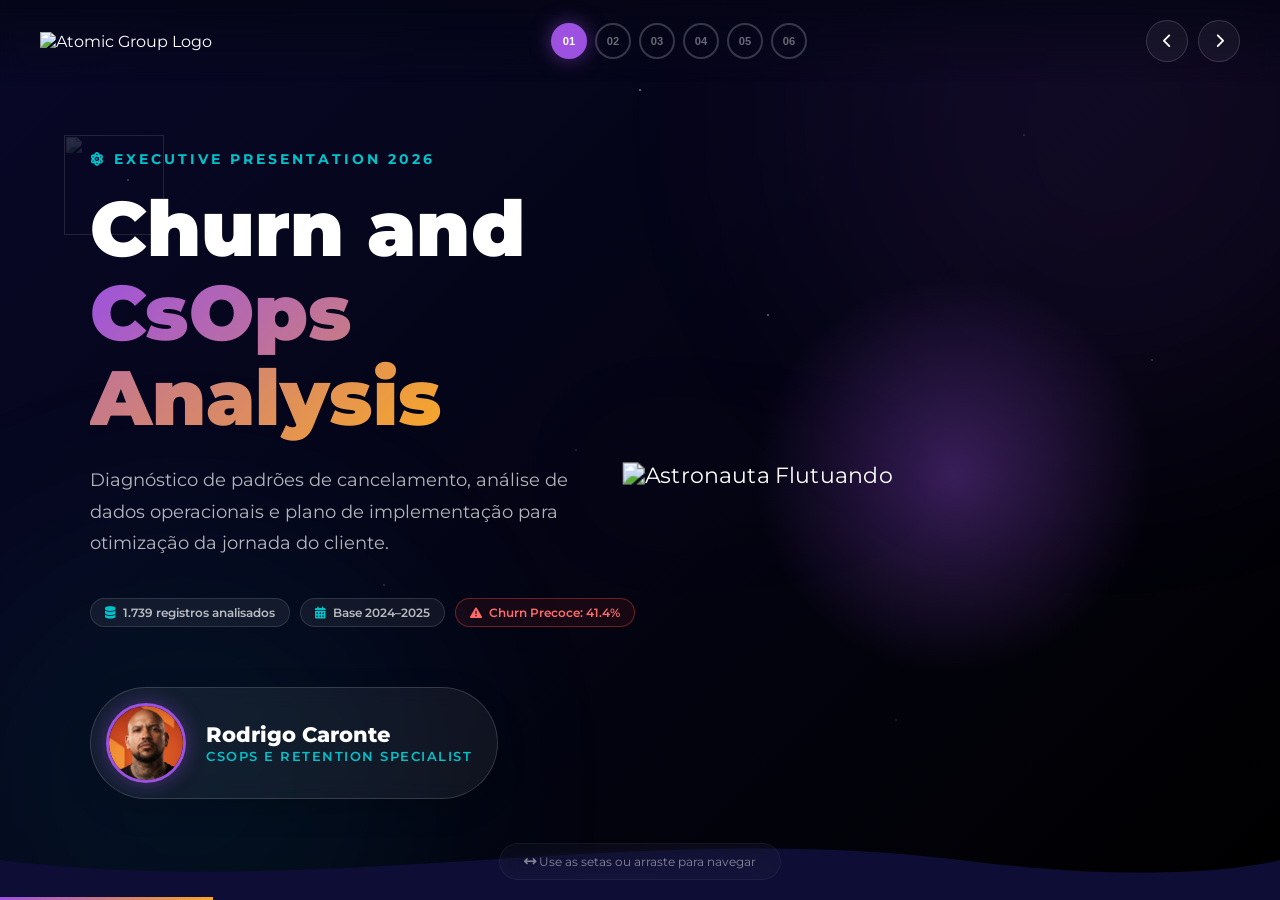
==== index.html @ 49f1a4d5 "Initial presentation commit" ====
<!DOCTYPE html>
<html lang="pt-br">
<head>
    <meta charset="UTF-8">
    <meta name="viewport" content="width=device-width, initial-scale=1.0">
    <title>Churn & CsOps Analysis | Atomic Group</title>
    <meta name="description" content="Análise de Churn e CsOps — Padrões de cancelamento, KPIs e estratégia de implementação.">
    <link rel="stylesheet" href="style.css">
    <link rel="stylesheet" href="https://cdnjs.cloudflare.com/ajax/libs/font-awesome/6.4.0/css/all.min.css">
    <script src="https://cdnjs.cloudflare.com/ajax/libs/Chart.js/3.9.1/chart.min.js"></script>
</head>
<body>

    <!-- Floating Spheres Layer (Global) -->
    <div class="spheres-container" id="spheresContainer"></div>

    <!-- Navigation Bar -->
    <nav id="mainNav">
        <div class="logo">
            <img src="https://atomicgroup.com.br/wp-content/uploads/2024/12/Atomic-group-white.webp" alt="Atomic Group Logo">
        </div>
        <div class="slide-indicators" id="slideIndicators">
            <button class="indicator active" data-slide="0"><span>01</span></button>
            <button class="indicator" data-slide="1"><span>02</span></button>
            <button class="indicator" data-slide="2"><span>03</span></button>
            <button class="indicator" data-slide="3"><span>04</span></button>
            <button class="indicator" data-slide="4"><span>05</span></button>
            <button class="indicator" data-slide="5"><span>06</span></button>
        </div>
        <div class="nav-arrows">
            <button class="nav-arrow" id="prevSlide"><i class="fas fa-chevron-left"></i></button>
            <button class="nav-arrow" id="nextSlide"><i class="fas fa-chevron-right"></i></button>
        </div>
    </nav>

    <!-- Carousel Track -->
    <div class="carousel-viewport" id="carouselViewport">
        <div class="carousel-track" id="carouselTrack">

            <!-- ═══════════════════════════════════════════════ -->
            <!-- SLIDE 1 — Capa -->
            <!-- ═══════════════════════════════════════════════ -->
            <section class="slide slide-dark cover-slide" id="slide-0">
                <div class="slide-bg-effects">
                    <div class="nebula nebula-1"></div>
                    <div class="nebula nebula-2"></div>
                    <div class="star-field"></div>
                    <img src="https://atomicgroup.com.br/wp-content/uploads/2024/12/modelo-lua-tridimensional-jpg.webp" class="floating-moon moon-sm pos-1 float-anim">
                </div>
                <div class="slide-inner">
                    <div class="hero-layout cover-layout">
                        <div class="hero-text">
                            <p class="hero-tag"><i class="fas fa-atom"></i> Executive Presentation 2026</p>
                            <h1>Churn and <span class="gradient-text">CsOps Analysis</span></h1>
                            <p class="hero-sub">Diagnóstico de padrões de cancelamento, análise de dados operacionais e plano de implementação para otimização da jornada do cliente.</p>
                            <div class="cover-meta-row">
                                <div class="cover-badge"><i class="fas fa-database"></i> 1.739 registros analisados</div>
                                <div class="cover-badge"><i class="fas fa-calendar-alt"></i> Base 2024–2025</div>
                                <div class="cover-badge alert-badge"><i class="fas fa-exclamation-triangle"></i> Churn Precoce: 41.4%</div>
                            </div>
                            <div class="presenter-info prominent">
                                <div class="presenter-photo rounded">
                                    <img src="Rodrigo C.png" alt="Rodrigo Caronte">
                                </div>
                                <div class="presenter-text">
                                    <span class="presenter-name">Rodrigo Caronte</span>
                                    <span class="presenter-label">CSOps e Retention Specialist</span>
                                </div>
                            </div>
                        </div>
                        <div class="hero-visual cover-visual">
                            <div class="astro-glow"></div>
                            <img src="https://atomicgroup.com.br/wp-content/uploads/2024/12/astronauta-flutuando-no-espaco.webp" alt="Astronauta Flutuando" class="astro-img float-anim big-astro">
                        </div>
                    </div>
                </div>
                <svg class="wave-divider" viewBox="0 0 1440 120" preserveAspectRatio="none">
                    <path d="M0,60 C360,120 720,0 1080,60 C1260,90 1380,80 1440,60 L1440,120 L0,120 Z" fill="#0d0d35"/>
                </svg>
            </section>

            <!-- ═══════════════════════════════════════════════ -->
            <!-- SLIDE 2 — Panorama Real: O que temos vs. o que falta -->
            <!-- ═══════════════════════════════════════════════ -->
            <section class="slide slide-deep" id="slide-1">
                <div class="slide-inner">
                    <div class="split-layout gap-lg">
                        <div class="split-content">
                            <p class="section-tag">Diagnóstico Inicial</p>
                            <h2>O que Temos vs.<br><span class="gradient-text">O que Falta</span></h2>
                            <p class="section-desc-sm">Os dados atuais são o ponto de partida, mas cobrem apenas a superfície. Passe o mouse sobre cada item para entender o impacto real.</p>

                            <div class="pattern-group">
                                <div class="pattern-group-label available">
                                    <i class="fas fa-check-circle"></i> Disponível — base sólida, mas limitada
                                </div>
                                <ul class="pattern-list compact">
                                    <li class="done">
                                        <span class="item-text">Dados de cancelamento</span>
                                        <span class="info-pill ok">→ <span class="info-tooltip">Base histórica disponível. Permite entender <strong>quando</strong> e <strong>quantos</strong> cancelam — mas não o <em>porquê</em>. Ponto de partida, porém insuficiente para ação precisa.</span></span>
                                    </li>
                                    <li class="done">
                                        <span class="item-text">Produto &amp; Categoria</span>
                                        <span class="info-pill ok">→ <span class="info-tooltip">Segmentação por linha de produto mapeada. Sabemos <strong>o que</strong> foi cancelado — <mark>POWERZAP</mark> lidera com <strong>71.9%</strong> do volume — mas sem contexto de uso anterior.</span></span>
                                    </li>
                                    <li class="done">
                                        <span class="item-text">MRR Realizado</span>
                                        <span class="info-pill ok">→ <span class="info-tooltip">Receita rastreada. Levantamento essencial do <strong>MRR Localizado</strong> para identificar nichos insatisfeitos e comparar comportamentos com a base ativa, permitindo uma ação preventiva focada na saúde financeira.</span></span>
                                    </li>
                                </ul>
                            </div>

                            <div class="pattern-group mt-16">
                                <div class="pattern-group-label missing">
                                    <i class="fas fa-times-circle"></i> Ausente — gaps críticos que geram especulação
                                </div>
                                <ul class="pattern-list compact">
                                    <li class="missing">
                                        <span class="item-text">Comportamento &amp; Engajamento</span>
                                        <span class="info-pill critical">! <span class="info-tooltip"><strong>SPOF Operacional.</strong> Sem dados de engajamento, é impossível prever cancelamentos. Dos <mark>41.4%</mark> que saem em <strong>30 dias</strong>, não sabemos se estavam ativos ou inativos desde o início.</span></span>
                                    </li>
                                    <li class="missing">
                                        <span class="item-text">Tentativas de retenção</span>
                                        <span class="info-pill critical">! <span class="info-tooltip">Sem histórico de salvamento, não diferenciamos cancelamento por <strong>falha de produto</strong>, <strong>onboarding falho</strong> ou <strong>atendimento</strong>. O protocolo opera <em>às cegas</em>.</span></span>
                                    </li>
                                    <li class="missing">
                                        <span class="item-text">LTV esperado por segmento</span>
                                        <span class="info-pill critical">! <span class="info-tooltip">LTV médio atual: <mark>R$ 258,49</mark>. Sem projeção por segmento, não sabemos quanto investir para salvar <strong>Tech PME</strong> vs. <strong>Tech Enterprise</strong> — priorização é impossível.</span></span>
                                    </li>
                                    <li class="missing">
                                        <span class="item-text">Feedback qualitativo (SPOF)</span>
                                        <span class="info-pill critical">! <span class="info-tooltip"><strong>Ponto Único de Falha.</strong> Sem qualitativo correlacionado a <strong>negociação</strong>, <strong>implantação</strong> e <strong>pós-venda</strong>, todo diagnóstico é especulação. <em>Impossível criar solução sistêmica.</em></span></span>
                                    </li>
                                    <li class="missing">
                                        <span class="item-text">Segmentação por nicho e porte</span>
                                        <span class="info-pill critical">! <span class="info-tooltip">A solução para <strong>Tech PME</strong> é radicalmente diferente da <strong>Tech Enterprise</strong>. Tratar como base homogênea invalida qualquer protocolo — granularidade por <mark>segmento</mark> e <mark>faturamento</mark> é essencial.</span></span>
                                    </li>
                                </ul>
                            </div>
                        </div>

                        <div class="split-visual radar-visual">
                            <div class="radar-embed glass-light">
                                <div class="radar-header">
                                    <div class="radar-top-row">
                                        <div class="radar-title-row">
                                            <span class="radar-icon"><i class="fas fa-spider"></i></span>
                                            <span class="radar-label">Churn Radar — Validado</span>
                                            <span class="radar-badge">2 Dimensões</span>
                                        </div>
                                        <div class="radar-actions">
                                            <button class="rdr-btn" onclick="radarSelectAll()">Todos</button>
                                            <button class="rdr-btn alt" onclick="radarClearAll()">Limpar</button>
                                        </div>
                                    </div>
                                    <div class="radar-note-box">
                                        <i class="fas fa-info-circle"></i> Aproximação de cenário ideal baseada em filtros de porte e produto
                                    </div>
                                </div>
                                <div class="radar-body">
                                    <div class="radar-filters">
                                        <div class="rf-section">
                                            <div class="rf-label"><i class="fas fa-building"></i> Porte Estimado</div>
                                            <div id="rdr-porte"></div>
                                        </div>
                                        <div class="rf-section">
                                            <div class="rf-label"><i class="fas fa-box"></i> Produto Principal</div>
                                            <div id="rdr-produto"></div>
                                        </div>
                                        <div class="radar-stats">
                                            <div class="rs-item"><span class="rs-label">Clientes</span><span class="rs-val" id="rdr-total">—</span></div>
                                            <div class="rs-item"><span class="rs-label">MRR Perdido</span><span class="rs-val danger" id="rdr-mrr">—</span></div>
                                            <div class="rs-item"><span class="rs-label">Duração</span><span class="rs-val" id="rdr-dur">—</span></div>
                                            <div class="rs-item"><span class="rs-label">Churn Precoce</span><span class="rs-val danger" id="rdr-early">—</span></div>
                                        </div>
                                    </div>
                                    <div class="radar-chart-wrap">
                                        <canvas id="radarChart"></canvas>
                                    </div>
                                </div>
                            </div>
                        </div>
                    </div>
                </div>
                <div class="slide-bg-effects">
                    <div class="nebula nebula-5"></div>
                    <div class="star-field"></div>
                    <img src="https://atomicgroup.com.br/wp-content/uploads/2024/12/modelo-lua-tridimensional-jpg.webp" class="floating-moon moon-md pos-2 float-anim-slow">
                </div>
            </section>

            <!-- ═══════════════════════════════════════════════ -->
            <!-- SLIDE 3 — Dados: As 4 Descobertas Críticas -->
            <!-- ═══════════════════════════════════════════════ -->
            <section class="slide slide-darker" id="slide-2">
                <div class="slide-inner">
                    <div class="center-layout">
                        <p class="section-tag">Análise de Dados</p>
                        <h2>As <span class="gradient-text">4 Descobertas Críticas</span></h2>
                        <p class="slide-subtitle">Cada dado aponta para um problema sistêmico, não isolado. O diagnóstico é claro: falha de implementação, não de mercado.</p>
                        <div class="insights-grid-4">

                            <div class="insight-card glass-white big">
                                <div class="ins-top">
                                    <span class="ins-tag critical-tag">🔴 ESTRATÉGICO</span>
                                    <span class="ins-number-lg">DADOS</span>
                                </div>
                                <h3>Lacuna de Segmentação</h3>
                                <p>A ausência de informações sobre <strong>nichos</strong> e <strong>porte</strong> impede um diagnóstico real. Sem esses dados, tratamos a base como homogênea, o que invalida qualquer protocolo de retenção.</p>
                                <div class="insight-conclusion">
                                    <i class="fas fa-lightbulb"></i> Sugestão: Enriquecimento via CNPJ/API
                                </div>
                            </div>

                            <div class="insight-card glass-white big">
                                <div class="ins-top">
                                    <span class="ins-tag warn-tag">⚠️ PRODUTO</span>
                                    <span class="ins-number-lg">71.9%</span>
                                </div>
                                <h3>Produto Crítico: POWERZAP</h3>
                                <p>O POWERZAP concentra a vasta maioria dos cancelamentos. É urgente investigar se o problema é de <strong>percepção de valor</strong> ou de <strong>complexidade na adoção</strong>.</p>
                                <div class="insight-conclusion">
                                    <i class="fas fa-arrow-right"></i> Revisão de jornada do produto
                                </div>
                            </div>

                            <div class="insight-card glass-white big">
                                <div class="ins-top">
                                    <span class="ins-tag critical-tag">🔴 OPERACIONAL</span>
                                    <span class="ins-number-lg">PRIORIDADE</span>
                                </div>
                                <h3>Onboarding de Alta Performance</h3>
                                <p>Otimização de prazos e processos com foco em <strong>proximidade</strong>. Definição de níveis de atenção por <strong>valor de contrato</strong> (Tiers) e foco total nos segmentos que mais drenam receita.</p>
                                <div class="insight-conclusion">
                                    <i class="fas fa-lightbulb"></i> Sugestão: Onboarding segmentado por Tier
                                </div>
                            </div>

                            <div class="insight-card glass-white big">
                                <div class="ins-top">
                                    <span class="ins-tag critical-tag">🔴 FINANCEIRO</span>
                                    <span class="ins-number-lg">MRR</span>
                                </div>
                                <h3>MRR Localizado: Diagnóstico Real</h3>
                                <p>A análise do <strong>MRR por Segmento</strong> é o que separa a percepção da realidade. Sem mapear nichos e portes, perdemos a chance de entender quais perfis de clientes estão insatisfeitos antes que o churn ocorra.</p>
                                <div class="insight-conclusion">
                                    <i class="fas fa-arrow-right"></i> Comparação estratégica com a base ativa
                                </div>
                            </div>

                        </div>
                    </div>
                </div>
                <div class="slide-bg-effects">
                    <div class="nebula nebula-1"></div>
                    <div class="star-field"></div>
                    <img src="https://atomicgroup.com.br/wp-content/uploads/2024/12/modelo-lua-tridimensional-jpg.webp" class="floating-moon moon-lg pos-3 float-anim">
                </div>
                <svg class="wave-divider" viewBox="0 0 1440 120" preserveAspectRatio="none">
                    <path d="M0,40 C180,100 360,10 540,60 C720,110 900,20 1080,70 C1260,120 1380,50 1440,40 L1440,120 L0,120 Z" fill="#0a0a28"/>
                </svg>
            </section>

            <!-- ═══════════════════════════════════════════════ -->
            <!-- SLIDE 4 — KPIs: O que os números confirmam -->
            <!-- ═══════════════════════════════════════════════ -->
            <section class="slide slide-accent" id="slide-3">
                <div class="slide-bg-effects">
                    <div class="star-field"></div>
                    <img src="https://atomicgroup.com.br/wp-content/uploads/2024/12/modelo-lua-tridimensional-jpg.webp" class="floating-moon moon-featured float-anim">
                </div>
                <div class="slide-inner">
                    <div class="split-layout gap-lg">
                        <div class="split-content">
                            <p class="section-tag">Validação por KPIs</p>
                            <h2>Os Números <span class="gradient-text">Confirmam</span></h2>
                            <p class="section-desc-sm">Os KPIs abaixo convergem para a mesma conclusão: o problema é operacional, concentrado e precoce. Passe o mouse para mais contexto.</p>

                            <div class="kpi-cards">
                                <div class="kpi-card glass-white">
                                    <div class="kpi-val critical-val">ZERO</div>
                                    <div class="kpi-name">Engajamento &amp; Comportamento</div>
                                    <div class="kpi-context">Inexistência de Tracking</div>
                                    <div class="info-tooltip">A ausência de tracking impede antecipar o risco. Com dados de uso, podemos <mark>reduzir o churn precoce em 15%</mark> através de ações preventivas e alertas de inatividade.</div>
                                </div>
                                <div class="kpi-card glass-white">
                                    <div class="kpi-val warn-val">SPOF</div>
                                    <div class="kpi-name">Feedback Qualitativo</div>
                                    <div class="kpi-context">Ponto Único de Falha</div>
                                    <div class="info-tooltip">Operar sem qualitativo é um <mark>Ponto Único de Falha</mark>. Mapear o 'porquê' permite <strong>otimizar a jornada em 20%</strong>, corrigindo gargalos sistêmicos de adoção.</div>
                                </div>
                                <div class="kpi-card glass-white">
                                    <div class="kpi-val warn-val">AUSENTE</div>
                                    <div class="kpi-name">Tentativas de Retenção</div>
                                    <div class="kpi-context">Histórico Desconhecido</div>
                                    <div class="info-tooltip">Diferenciar produto vs. atendimento é vital. Protocolos baseados em dados podem <mark>salvar 25% dos pedidos</mark> de cancelamento voluntário através de ofertas precisas.</div>
                                </div>
                                <div class="kpi-card glass-white">
                                    <div class="kpi-val critical-val">CRÍTICO</div>
                                    <div class="kpi-name">Nicho e Porte</div>
                                    <div class="kpi-context">Segmentação Indefinida</div>
                                    <div class="info-tooltip">Tratar a base de forma homogênea é ineficiente. A segmentação estratégica pode <strong>elevar o LTV Enterprise em até 30%</strong> via atendimento prioritário.</div>
                                </div>
                            </div>

                            <div class="kpi-conclusion glass-white">
                                <i class="fas fa-exclamation-triangle"></i>
                                <p><strong>Gap Sistêmico:</strong> A falta desses 5 pontos gera um cenário de especulação operacional. Precisamos migrar da "intuição" para a "decisão baseada em dados" em cada etapa da jornada.</p>
                            </div>
                        </div>

                        <div class="split-visual">
                            <div class="reason-panel glass-white">
                                <div class="reason-header">
                                    <h4>Fatos Críticos da Base</h4>
                                    <span class="reason-note">⚠ Extraído de 1.742 cancelamentos</span>
                                </div>

                                <div class="fact-grid">
                                    <div class="fact-card">
                                        <div class="fact-val critical-val">4 em 10</div>
                                        <div class="fact-title">Churn Precoce</div>
                                        <div class="fact-desc">Clientes cancelam no primeiro mês.</div>
                                    </div>
                                    <div class="fact-card">
                                        <div class="fact-val warn-val">Maioria</div>
                                        <div class="fact-title">Saída Voluntária</div>
                                        <div class="fact-desc">Solicitam a saída. <strong>Ação:</strong> Avaliar os motivos reais a fundo.</div>
                                    </div>
                                    <div class="fact-card">
                                        <div class="fact-val warn-val">~40%</div>
                                        <div class="fact-title">Problema de Pagamento</div>
                                        <div class="fact-desc">Inacertivo quanto à motivação e detalhes de tentativas de retenção.</div>
                                    </div>
                                    <div class="fact-card">
                                        <div class="fact-val purple-val">1253</div>
                                        <div class="fact-title">São POWERZAP</div>
                                        <div class="fact-desc"><strong>Ação:</strong> Reavaliação de investimento, melhoria de UX ou revisão processual de negócio.</div>
                                    </div>
                                </div>
                            </div>
                        </div>
                    </div>
                </div>
                <div class="slide-bg-effects">
                    <img src="https://atomicgroup.com.br/wp-content/uploads/2024/12/modelo-lua-tridimensional-jpg.webp" class="floating-moon moon-sm pos-4 float-anim-slow">
                </div>
                <svg class="wave-divider wave-flip" viewBox="0 0 1440 120" preserveAspectRatio="none">
                    <path d="M0,60 C360,0 720,100 1080,40 C1260,10 1380,70 1440,60 L1440,120 L0,120 Z" fill="#060620"/>
                </svg>
            </section>

            <!-- ═══════════════════════════════════════════════ -->
            <!-- SLIDE 5 — Dados Necessários & Plano de Ação -->
            <!-- ═══════════════════════════════════════════════ -->
            <section class="slide slide-deepest" id="slide-4">
                <div class="slide-bg-effects">
                    <div class="nebula nebula-2"></div>
                    <div class="star-field"></div>
                    <img src="https://atomicgroup.com.br/wp-content/uploads/2024/12/modelo-lua-tridimensional-jpg.webp" class="floating-moon moon-md pos-2 float-anim">
                </div>
                <div class="slide-inner">
                    <div class="split-layout gap-lg">
                        <div class="split-content">
                            <p class="section-tag">Next Steps</p>
                            <h2>Dados Necessários &amp;<br><span class="gradient-text">Plano de Ação</span></h2>
                            <p class="section-desc-sm">Para uma análise precisa e protocolos maduros de retenção, os dados abaixo são essenciais. Passe o mouse para entender o impacto de cada um.</p>

                            <div class="ess-list">
                                <div class="ess-row glass-white">
                                    <div class="ess-icon"><i class="fas fa-signal"></i></div>
                                    <div class="ess-body">
                                        <strong>Sinal de uso / Engagement</strong>
                                        <span>Identificar clientes em risco antes do cancelamento</span>
                                    </div>
                                    <div class="ess-impact high">Alto impacto</div>
                                    <div class="info-tooltip">Analisar <strong>logins</strong>, <strong>uso de features</strong> e <strong>frequência</strong> ao longo do tempo. Permite antecipar cancelamentos antes que aconteçam e correlacionar <mark>inatividade</mark> com <em>risco crítico</em> de churn.</div>
                                </div>
                                <div class="ess-row glass-white">
                                    <div class="ess-icon"><i class="fas fa-tachometer-alt"></i></div>
                                    <div class="ess-body">
                                        <strong>Score de Risco (0–100)</strong>
                                        <span>Priorizar esforço de retenção com critério objetivo</span>
                                    </div>
                                    <div class="ess-impact high">Alto impacto</div>
                                    <div class="info-tooltip">Score de <mark>0 a 100</mark> baseado em uso, histórico de pagamentos e engajamento. Permite priorizar ações de retenção de forma objetiva e alocar esforço onde há <strong>maior retorno potencial</strong>.</div>
                                </div>
                                <div class="ess-row glass-white">
                                    <div class="ess-icon"><i class="fas fa-history"></i></div>
                                    <div class="ess-body">
                                        <strong>Histórico de Retenção</strong>
                                        <span>Criar protocolos maduros com base em tentativas anteriores</span>
                                    </div>
                                    <div class="ess-impact medium">Médio prazo</div>
                                    <div class="info-tooltip">Registro estruturado de todas as <strong>tentativas de retenção</strong>: quem abordou, quando, com qual argumento e resultado. Cria base para <em>protocolos maduros</em> e planejamento de mitigação.</div>
                                </div>
                                <div class="ess-row glass-white">
                                    <div class="ess-icon"><i class="fas fa-hourglass-half"></i></div>
                                    <div class="ess-body">
                                        <strong>Intervalo Ótimo para Agir</strong>
                                        <span>Otimizar o timing das intervenções de salvamento</span>
                                    </div>
                                    <div class="ess-impact medium">Médio prazo</div>
                                    <div class="info-tooltip">Definir em qual momento do ciclo de vida a intervenção tem maior chance de sucesso. O <mark>timing é crítico</mark> — agir tarde demais é <em>desperdiçar esforço</em> e receita.</div>
                                </div>
                                <div class="ess-row glass-white">
                                    <div class="ess-icon"><i class="fas fa-user-graduate"></i></div>
                                    <div class="ess-body">
                                        <strong>Onboarding &amp; Treinamentos</strong>
                                        <span>Escala periódica de acompanhamento incisivo</span>
                                    </div>
                                    <div class="ess-impact high">Alto impacto</div>
                                    <div class="info-tooltip">Implementar protocolos de <strong>Onboarding High-Touch</strong> e treinamentos recorrentes para garantir que o cliente perceba valor rapidamente, reduzindo o churn precoce.</div>
                                </div>
                                <div class="ess-row glass-white">
                                    <div class="ess-icon"><i class="fas fa-project-diagram"></i></div>
                                    <div class="ess-body">
                                        <strong>Cohort Curves (2 anos)</strong>
                                        <span>Entender a curva de uso e retenção ao longo do tempo</span>
                                    </div>
                                    <div class="ess-impact medium">Análise contínua</div>
                                    <div class="info-tooltip">Gráfico contínuo de uso ao longo de <mark>2 anos</mark>, correlacionado com retenção e adoção de features. Permite visualizar onde a <strong>curva de valor</strong> cai e onde intervenções foram efetivas.</div>
                                </div>
                            </div>
                        </div>

                        <div class="split-visual action-col">
                            <div class="action-card glass-white">
                                <div class="action-icon-wrap"><i class="fas fa-search-plus"></i></div>
                                <h4>Visão Granular</h4>
                                <p>Cada cliente tem motivações particulares. Sem granularidade de contexto — segmento, porte, histórico de uso e jornada de negociação — tendemos a generalizar a base e criar protocolos que não resolvem nenhum problema específico.</p>
                            </div>

                            <div class="action-card glass-white">
                                <div class="action-icon-wrap teal"><i class="fas fa-tools"></i></div>
                                <h4>Otimização Operacional</h4>
                                <p>O churn não é apenas perda de receita — é um <strong>indicador de oportunidade de maturidade do negócio</strong>. Com dados corretos, é possível corrigir gaps de onboarding, estruturar cadências de retenção proativa e amadurecer o processo como um todo.</p>
                            </div>

                            <div class="quote-final glass-white">
                                <i class="fas fa-quote-left"></i>
                                <p>"O indivíduo que não conhece a própria história está condenado a repeti-la."</p>
                            </div>
                        </div>
                    </div>
                </div>
            </section>

            <!-- ═══════════════════════════════════════════════ -->
            <!-- SLIDE 6 — Encerramento Minimalista -->
            <!-- ═══════════════════════════════════════════════ -->
            <section class="slide slide-final" id="slide-5">
                <div class="slide-bg-effects">
                    <div class="nebula nebula-3"></div>
                    <div class="star-field"></div>
                    <img src="https://atomicgroup.com.br/wp-content/uploads/2024/12/modelo-lua-tridimensional-jpg.webp" class="floating-moon moon-xl pos-4 float-anim-slow">
                </div>
                <div class="slide-inner">
                    <div class="center-layout" style="text-align: center;">
                        <img src="ChatGPT Image 4 de mai. de 2026, 16_01_31.png" alt="Atomic Hero" style="max-width: 380px; margin: 0 auto 30px; filter: drop-shadow(0 20px 40px rgba(156,81,224,0.3)); transform: translateY(-10px); animation: float-anim-slow 8s ease-in-out infinite;">
                        <h2>Muito <span class="gradient-text">Obrigado!</span></h2>
                        <p class="hero-sub" style="margin-bottom: 40px;">Estamos à disposição para aprofundar o diagnóstico e alinhar os próximos passos da implementação.</p>
                        
                        <a href="https://wa.me/5585985689262" target="_blank" class="cta-wpp glass-white" style="display: inline-flex; align-items: center; justify-content: center; gap: 15px; background: rgba(255,255,255,0.05); padding: 15px 30px; border-radius: 50px; border: 1px solid rgba(255,255,255,0.1); transition: var(--smooth); color: #fff; text-decoration: none; margin: 0 auto;">
                            <div class="cta-wpp-icon" style="font-size: 2rem; color: #25D366;">
                                <i class="fab fa-whatsapp"></i>
                            </div>
                            <div class="cta-wpp-text" style="text-align: left;">
                                <span class="cta-title" style="display: block; font-weight: 700; font-size: 1.1rem;">Falar com Consultor</span>
                                <span class="cta-desc" style="display: block; font-size: 0.85rem; color: rgba(255,255,255,0.7);">+55 85 98568-9262</span>
                            </div>
                            <div class="cta-wpp-arrow" style="margin-left: 10px;">
                                <i class="fas fa-arrow-right"></i>
                            </div>
                        </a>
                    </div>
                </div>
            </section>

        </div><!-- /carousel-track -->
    </div><!-- /carousel-viewport -->

    <!-- Scroll Progress -->
    <div class="progress-bar" id="progressBar"></div>

    <!-- Keyboard Hint -->
    <div class="keyboard-hint" id="keyboardHint">
        <span><i class="fas fa-arrows-left-right"></i> Use as setas ou arraste para navegar</span>
    </div>

    <script src="script.js"></script>
    <script>
    /* ── CHURN RADAR — Integrado ao Slide 2 — 2 Dimensões (Porte + Produto) ── */
    const rdrData = {
        porte: [
            {name:'SMB/Padrão',          clients:1613, mrr:108160.18, duration:3.74, early:41.6, data:[92.6,67,37,42,92]},
            {name:'Médio/Grande Porte',  clients:109,  mrr:7555.30,   duration:4.88, early:34.9, data:[6.3,69,49,35,6]},
            {name:'Com Domínio Próprio', clients:20,   mrr:1763.82,   duration:3.05, early:55.0, data:[1.1,88,31,55,2]}
        ],
        produto: [
            {name:'POWERZAP',     clients:1253, mrr:82407.94,  duration:3.68, early:43.0, data:[71.9,66,37,43,70]},
            {name:'POWERBOT',     clients:486,  mrr:34744.36,  duration:4.15, early:38.0, data:[27.9,71,42,38,30]},
            {name:'ATOMIC AGENT', clients:3,    mrr:327.00,    duration:2.00, early:50.0, data:[0.2,109,20,50,0.3]}
        ]
    };
    const rdrColors = ['#9C51E0','#00C2CB','#F9A825','#ef4444','#60a5fa','#34d399'];
    let rdrChart = null;
    let rdrSelected = {
        porte:['SMB/Padrão'],
        produto:['POWERZAP']
    };

    function rdrRenderGrids() {
        // Build a global color index that mirrors rdrUpdateChart() ordering
        let colorMap = {};
        let ci = 0;
        ['porte','produto'].forEach(dim => {
            rdrData[dim].forEach(item => {
                colorMap[dim + ':' + item.name] = rdrColors[ci % rdrColors.length];
                ci++;
            });
        });

        ['porte','produto'].forEach(dim => {
            const el = document.getElementById('rdr-'+dim);
            if (!el) return;
            el.innerHTML = '';
            rdrData[dim].forEach((item) => {
                const on = rdrSelected[dim].includes(item.name);
                const itemColor = colorMap[dim + ':' + item.name];
                const d = document.createElement('div');
                d.className = 'rdr-check' + (on ? ' on' : '');
                // Inject actual chart color into the dot for visual legend matching
                d.innerHTML = `<span class="rdr-dot" style="${on ? `background:${itemColor};border-color:${itemColor};box-shadow:0 0 6px ${itemColor}55` : `border-color:${itemColor}88`}"></span><span class="rdr-name">${item.name}</span><span class="rdr-count">${item.clients}</span>`;
                d.onclick = () => rdrToggle(dim, item.name);
                el.appendChild(d);
            });
        });
    }

    function rdrToggle(dim, name) {
        const i = rdrSelected[dim].indexOf(name);
        if (i > -1) { rdrSelected[dim].splice(i,1); }
        else { rdrSelected[dim].push(name); }
        if (rdrSelected[dim].length === 0) rdrSelected[dim] = [rdrData[dim][0].name];
        rdrRenderGrids(); rdrUpdateChart(); rdrUpdateStats();
    }

    function radarSelectAll() {
        Object.keys(rdrData).forEach(d => rdrSelected[d] = rdrData[d].map(i=>i.name));
        rdrRenderGrids(); rdrUpdateChart(); rdrUpdateStats();
    }
    function radarClearAll() {
        Object.keys(rdrData).forEach(d => rdrSelected[d] = [rdrData[d][0].name]);
        rdrRenderGrids(); rdrUpdateChart(); rdrUpdateStats();
    }

    function rdrUpdateChart() {
        const canvas = document.getElementById('radarChart');
        if (!canvas) return;
        const ctx = canvas.getContext('2d');
        const labels = ['Volume','MRR Médio','Duração','Churn Precoce','Concentração'];
        let datasets = []; let ci = 0;
        Object.keys(rdrData).forEach(dim => {
            rdrSelected[dim].forEach(name => {
                const item = rdrData[dim].find(i=>i.name===name);
                if (!item) return;
                const c = rdrColors[ci % rdrColors.length];
                datasets.push({
                    label: item.name, data: item.data,
                    borderColor: c, backgroundColor: c+'25',
                    borderWidth: 3, pointRadius: 5, pointBackgroundColor: c, fill: true
                });
                ci++;
            });
        });
        datasets.push({
            label:'Baseline', data:[50,67,40,40,50],
            borderColor:'rgba(255,255,255,0.25)', backgroundColor:'transparent',
            borderWidth:1.5, borderDash:[5,5], pointRadius:0, fill:false
        });
        if (rdrChart) rdrChart.destroy();
        rdrChart = new Chart(ctx, {
            type: 'radar', data: { labels, datasets },
            options: {
                responsive: true, maintainAspectRatio: false,
                plugins: { legend: { display: false } },
                scales: {
                    r: {
                        min:0, max:100,
                        ticks: { color:'rgba(255,255,255,0.4)', backdropColor:'transparent', font:{size:11, weight:'500'} },
                        grid: { color:'rgba(255,255,255,0.09)' },
                        angleLines: { color:'rgba(255,255,255,0.09)' },
                        pointLabels: { color:'rgba(255,255,255,0.85)', font:{size:13, weight:'700'} }
                    }
                }
            }
        });
    }

    function rdrUpdateStats() {
        let tc=0, tm=0, sd=0, se=0, n=0;
        Object.keys(rdrData).forEach(dim => {
            rdrSelected[dim].forEach(name => {
                const item = rdrData[dim].find(i=>i.name===name);
                if (!item) return;
                tc+=item.clients; tm+=item.mrr; sd+=item.duration; se+=item.early; n++;
            });
        });
        if (!n) return;
        const avg = v => Math.round(v/n);
        document.getElementById('rdr-total').textContent  = avg(tc).toLocaleString('pt-BR');
        document.getElementById('rdr-mrr').textContent    = 'R$\u00a0' + Math.round(tm/n).toLocaleString('pt-BR');
        document.getElementById('rdr-dur').textContent    = (sd/n).toFixed(2)+' m';
        document.getElementById('rdr-early').textContent  = (se/n).toFixed(1)+'%';
    }

    document.addEventListener('DOMContentLoaded', () => {
        rdrRenderGrids(); rdrUpdateChart(); rdrUpdateStats();
    });
    </script>
</body>
</html>
---- style.css ----
@import url('https://fonts.googleapis.com/css2?family=Montserrat:wght@400;600;700;800;900&display=swap');

:root {
    --purple: #9C51E0;
    --teal: #00C2CB;
    --orange: #F9A825;
    --dark: #050515;
    --dark2: #0a0a28;
    --dark3: #0d0d35;
    --white: #FFFFFF;
    --grad: linear-gradient(135deg, #9C51E0, #F9A825);
    --grad-teal: linear-gradient(135deg, #00C2CB, #9C51E0);
    --smooth: all 0.4s cubic-bezier(0.2, 0, 0, 1);
    --pop: all 0.3s cubic-bezier(0.34, 1.56, 0.64, 1);
}

*, *::before, *::after { margin: 0; padding: 0; box-sizing: border-box; }

html, body {
    height: 100%; width: 100%;
    font-family: 'Montserrat', sans-serif;
    background: var(--dark);
    color: var(--white);
    overflow: hidden;
    cursor: grab;
}
body:active { cursor: grabbing; }

/* ── FLOATING SPHERES ── */
.spheres-container {
    position: fixed; inset: 0;
    z-index: 0; pointer-events: none;
    overflow: hidden;
}
.sphere {
    position: absolute;
    border-radius: 50%;
    filter: blur(1px);
    opacity: 0;
    animation: sphereFloat linear infinite;
}
@keyframes sphereFloat {
    0%   { transform: translate(0, 0) scale(1); opacity: 0; }
    10%  { opacity: 0.7; }
    90%  { opacity: 0.7; }
    100% { transform: translate(var(--tx), var(--ty)) scale(0.3); opacity: 0; }
}

/* ── NAV ── */
nav {
    position: fixed; top: 0; left: 0; width: 100%;
    padding: 20px 40px;
    display: flex; align-items: center; justify-content: space-between;
    z-index: 100;
    background: linear-gradient(180deg, rgba(5,5,21,0.8) 0%, transparent 100%);
    backdrop-filter: blur(10px);
}
.nav-brand { display: flex; align-items: center; gap: 24px; }
.logo img { height: 36px; }

.nav-profile {
    display: flex;
    align-items: center;
    gap: 12px;
    padding: 4px 16px 4px 4px;
    background: rgba(255, 255, 255, 0.03);
    border: 1px solid rgba(255, 255, 255, 0.1);
    border-radius: 50px;
    transition: var(--smooth);
}
.nav-profile:hover {
    background: rgba(255, 255, 255, 0.08);
    border-color: var(--purple);
    transform: translateY(-1px);
}
.profile-photo {
    width: 32px; height: 32px;
    border-radius: 50%;
    overflow: hidden;
    border: 2px solid var(--purple);
    box-shadow: 0 0 15px rgba(156, 81, 224, 0.3);
}
.profile-photo img { width: 100%; height: 100%; object-fit: cover; }
.profile-name {
    font-size: 0.8rem;
    font-weight: 700;
    text-transform: uppercase;
    letter-spacing: 1px;
    color: var(--white);
}
.slide-indicators { display: flex; gap: 8px; }
.indicator {
    width: 36px; height: 36px; border-radius: 50%;
    border: 2px solid rgba(255,255,255,0.2);
    background: transparent; color: rgba(255,255,255,0.4);
    font-size: 0.7rem; font-weight: 700;
    cursor: pointer; transition: var(--smooth);
    display: flex; align-items: center; justify-content: center;
}
.indicator.active {
    border-color: var(--purple);
    background: var(--purple);
    color: var(--white);
    box-shadow: 0 0 20px rgba(156,81,224,0.5);
}
.indicator:hover:not(.active) { border-color: rgba(255,255,255,0.5); color: var(--white); }
.nav-arrows { display: flex; gap: 10px; }
.nav-arrow {
    width: 42px; height: 42px; border-radius: 50%;
    border: 1px solid rgba(255,255,255,0.15);
    background: rgba(255,255,255,0.05);
    color: var(--white); font-size: 0.9rem;
    cursor: pointer; transition: var(--smooth);
    display: flex; align-items: center; justify-content: center;
}
.nav-arrow:hover { background: var(--purple); border-color: var(--purple); }

/* ── CAROUSEL ── */
.carousel-viewport {
    width: 100%; height: 100vh;
    overflow: hidden; position: relative; z-index: 1;
}
.carousel-track {
    display: flex; height: 100%;
    transition: transform 0.8s cubic-bezier(0.65, 0, 0.35, 1);
    will-change: transform;
}
.slide {
    min-width: 100vw; height: 100vh;
    position: relative; overflow: hidden;
    display: flex; align-items: center; justify-content: center;
}

/* Slide BG Variants */
.slide-dark   { background: linear-gradient(135deg, #080828 0%, #000 100%); }
.slide-deep   { background: linear-gradient(135deg, #0d0d35 0%, #060620 100%); }
.slide-darker { background: linear-gradient(135deg, #050515 0%, #0a0a28 100%); }
.slide-accent { background: linear-gradient(135deg, #0a0a28 0%, #080828 100%); }
.slide-deepest{ background: linear-gradient(135deg, #060620 0%, #030310 100%); }
.slide-final  { background: linear-gradient(135deg, #0B0B2A 0%, #000 100%); }

/* ── BG EFFECTS ── */
.slide-bg-effects { position: absolute; inset: 0; z-index: 0; pointer-events: none; }
.nebula {
    position: absolute; border-radius: 50%;
    filter: blur(120px); opacity: 0.3;
}
.nebula-1 { width: 600px; height: 600px; background: rgba(156,81,224,0.3); top: -20%; right: -10%; }
.nebula-2 { width: 500px; height: 500px; background: rgba(0,194,203,0.25); bottom: -15%; left: -5%; }
.nebula-3 { width: 700px; height: 700px; background: rgba(156,81,224,0.2); top: 10%; left: -15%; }
.nebula-4 { width: 400px; height: 400px; background: rgba(249,168,37,0.15); bottom: 10%; right: 5%; }
.nebula-5 { width: 350px; height: 350px; background: rgba(0,194,203,0.2); top: 60%; left: 10%; }
.star-field {
    position: absolute; inset: 0;
    background-image:
        radial-gradient(1px 1px at 10% 20%, rgba(255,255,255,0.6), transparent),
        radial-gradient(1px 1px at 30% 65%, rgba(255,255,255,0.4), transparent),
        radial-gradient(1.5px 1.5px at 50% 10%, rgba(255,255,255,0.7), transparent),
        radial-gradient(1px 1px at 70% 80%, rgba(255,255,255,0.3), transparent),
        radial-gradient(1px 1px at 90% 40%, rgba(255,255,255,0.5), transparent),
        radial-gradient(1.5px 1.5px at 15% 85%, rgba(255,255,255,0.5), transparent),
        radial-gradient(1px 1px at 80% 15%, rgba(255,255,255,0.4), transparent),
        radial-gradient(1px 1px at 45% 50%, rgba(255,255,255,0.3), transparent),
        radial-gradient(1.5px 1.5px at 60% 35%, rgba(255,255,255,0.6), transparent),
        radial-gradient(1px 1px at 25% 45%, rgba(255,255,255,0.4), transparent);
    animation: twinkle 4s ease-in-out infinite alternate;
}
@keyframes twinkle { 0% { opacity: 0.6; } 100% { opacity: 1; } }

/* ── WAVE DIVIDERS ── */
.wave-divider {
    position: absolute; bottom: 0; left: 0;
    width: 100%; height: 80px;
    z-index: 2;
}
.wave-flip { transform: scaleX(-1); }

/* ── SLIDE INNER ── */
.slide-inner {
    position: relative; z-index: 3;
    width: 100%; max-width: 1200px;
    padding: 100px 50px 50px;
    height: 100%; display: flex; align-items: center;
}

/* ── GRADIENT TEXT ── */
.gradient-text {
    background: var(--grad);
    -webkit-background-clip: text;
    -webkit-text-fill-color: transparent;
    background-clip: text;
}

/* ── HERO LAYOUT (Slide 1) ── */
.hero-layout { display: flex; align-items: center; gap: 60px; width: 100%; }
.hero-text { flex: 1.2; }
.hero-tag {
    font-size: 0.85rem; font-weight: 700; text-transform: uppercase;
    letter-spacing: 3px; color: var(--teal); margin-bottom: 20px;
}
.hero-text h1 { font-size: clamp(2.5rem, 5vw, 4.2rem); line-height: 1.1; margin-bottom: 24px; font-weight: 900; }
.hero-sub { font-size: 1.15rem; opacity: 0.7; line-height: 1.7; margin-bottom: 40px; max-width: 520px; }
.hero-visual { flex: 1; position: relative; display: flex; justify-content: center; }
.astro-glow {
    position: absolute; width: 400px; height: 400px;
    background: radial-gradient(circle, rgba(156,81,224,0.35) 0%, transparent 70%);
    border-radius: 50%; top: 50%; left: 50%;
    transform: translate(-50%, -50%);
}
.astro-img { max-width: 480px; width: 100%; position: relative; z-index: 2; }

/* Animations */
.float-anim { animation: floatY 6s ease-in-out infinite; }
.float-anim-slow { animation: floatY 8s ease-in-out infinite; }
.pulse-anim { animation: pulse 3s ease-in-out infinite; }
@keyframes floatY { 0%,100%{ transform: translateY(0); } 50%{ transform: translateY(-25px); } }
@keyframes pulse { 0%,100%{ opacity: 0.8; transform: scale(1); } 50%{ opacity: 1; transform: scale(1.05); } }

/* ── BUTTONS ── */
.btn {
    display: inline-flex; align-items: center; gap: 10px;
    padding: 16px 36px; border-radius: 50px;
    text-decoration: none; font-weight: 700; font-size: 0.95rem;
    transition: var(--smooth); border: none; cursor: pointer;
}
.btn-glow {
    background: var(--grad); color: var(--white);
    box-shadow: 0 8px 30px rgba(156,81,224,0.3);
}
.btn-glow:hover { transform: translateY(-3px); box-shadow: 0 15px 40px rgba(156,81,224,0.5); }
.btn-outline {
    background: transparent; color: var(--white);
    border: 2px solid rgba(255,255,255,0.3);
}
.btn-outline:hover { border-color: var(--teal); color: var(--teal); }
.btn-lg { padding: 20px 44px; font-size: 1.05rem; }

/* ── SPLIT LAYOUT (Slides 2, 4) ── */
.split-layout { display: flex; align-items: center; gap: 80px; width: 100%; }
.split-layout.reverse { flex-direction: row-reverse; }
.split-content { flex: 1; }
.split-visual { flex: 1; display: flex; justify-content: center; }

.section-tag {
    font-size: 0.8rem; font-weight: 700; text-transform: uppercase;
    letter-spacing: 3px; color: var(--teal); margin-bottom: 16px;
}
.split-content h2, .center-layout h2 { font-size: clamp(2rem, 4vw, 3rem); margin-bottom: 20px; font-weight: 800; }
.section-desc { font-size: 1.05rem; opacity: 0.7; line-height: 1.8; margin-bottom: 30px; }

/* Glass Frame */
.glass-frame {
    background: rgba(255,255,255,0.04);
    border: 1px solid rgba(255,255,255,0.08);
    border-radius: 30px; padding: 20px;
    backdrop-filter: blur(10px);
    box-shadow: 0 20px 60px rgba(0,0,0,0.3);
}
.glass-frame img { width: 100%; border-radius: 20px; }
.glow-teal { box-shadow: 0 20px 60px rgba(0,194,203,0.15); }

/* Stats */
.stats-row { display: flex; gap: 40px; margin-top: 10px; }
.stat-item { display: flex; flex-direction: column; }
.stat-number { font-size: 2.2rem; font-weight: 900; }
.stat-label { font-size: 0.8rem; opacity: 0.5; margin-top: 4px; text-transform: uppercase; letter-spacing: 1px; }

/* ── CENTER LAYOUT (Slides 3, 5) ── */
.center-layout { text-align: center; width: 100%; }

/* Solutions Grid */
.solutions-grid { display: grid; grid-template-columns: repeat(2, 1fr); gap: 24px; margin-top: 40px; text-align: left; }
.solution-card {
    padding: 36px; border-radius: 24px; position: relative;
    transition: var(--smooth);
}
.solution-card:hover { transform: translateY(-8px); border-color: rgba(156,81,224,0.3); }
.sol-icon {
    width: 52px; height: 52px; border-radius: 14px;
    background: rgba(156,81,224,0.15);
    display: flex; align-items: center; justify-content: center;
    font-size: 1.3rem; color: var(--purple); margin-bottom: 18px;
}
.solution-card h3 { font-size: 1.15rem; margin-bottom: 10px; font-weight: 700; }
.solution-card p { font-size: 0.9rem; opacity: 0.6; line-height: 1.6; }
.sol-tag {
    display: inline-block; margin-top: 16px;
    padding: 4px 14px; border-radius: 20px;
    font-size: 0.7rem; font-weight: 700; text-transform: uppercase;
    background: rgba(0,194,203,0.1); color: var(--teal);
    letter-spacing: 1px;
}

/* Glass Card base */
.glass-card {
    background: rgba(255,255,255,0.04);
    border: 1px solid rgba(255,255,255,0.08);
    backdrop-filter: blur(15px);
}

/* ── DIFFERENTIALS (Slide 4) ── */
.diff-list { display: flex; flex-direction: column; gap: 24px; }
.diff-item {
    display: flex; gap: 20px; align-items: flex-start;
    padding: 20px; border-radius: 16px;
    background: rgba(255,255,255,0.03);
    border: 1px solid rgba(255,255,255,0.05);
    transition: var(--smooth);
}
.diff-item:hover { background: rgba(156,81,224,0.08); border-color: rgba(156,81,224,0.2); }
.diff-icon {
    min-width: 46px; height: 46px; border-radius: 12px;
    background: var(--grad); display: flex;
    align-items: center; justify-content: center;
    font-size: 1rem; color: var(--white);
}
.diff-item h4 { font-size: 1rem; margin-bottom: 6px; }
.diff-item p { font-size: 0.85rem; opacity: 0.6; line-height: 1.5; }

/* ── RESULTS (Slide 5) ── */
.results-showcase { display: flex; gap: 24px; margin: 40px 0 30px; justify-content: center; }
.result-card {
    padding: 40px 30px; border-radius: 24px; flex: 1; max-width: 260px;
    transition: var(--smooth);
}
.result-card:hover { transform: translateY(-8px); }
.result-number { font-size: 3rem; font-weight: 900; display: block; margin-bottom: 12px; }
.result-card p { font-size: 0.9rem; opacity: 0.6; line-height: 1.5; }

.testimonial {
    max-width: 700px; margin: 0 auto; padding: 40px;
    border-radius: 24px; position: relative; text-align: left;
}
.quote-icon { color: var(--purple); font-size: 1.5rem; opacity: 0.4; margin-bottom: 16px; }
.testimonial-text { font-size: 1.1rem; font-style: italic; opacity: 0.8; line-height: 1.7; margin-bottom: 20px; }
.testimonial-author { display: flex; align-items: center; gap: 14px; }
.author-avatar {
    width: 44px; height: 44px; border-radius: 50%;
    background: var(--grad); display: flex;
    align-items: center; justify-content: center; font-size: 1.1rem;
}
.testimonial-author strong { display: block; font-size: 0.9rem; }
.testimonial-author span { font-size: 0.8rem; opacity: 0.5; }

/* ── CTA (Slide 6) ── */
.cta-layout { display: flex; align-items: center; gap: 80px; width: 100%; }
.cta-content { flex: 1.5; }
.cta-content h2 { font-size: clamp(2.2rem, 4.5vw, 3.5rem); }
.cta-visual { flex: 1; display: flex; justify-content: center; align-items: center; }
.cta-logo { max-width: 300px; opacity: 0.8; }
.cta-actions { display: flex; gap: 16px; margin: 36px 0; flex-wrap: wrap; }
.contact-info { display: flex; gap: 30px; margin-top: 10px; flex-wrap: wrap; }
.contact-item {
    display: flex; align-items: center; gap: 10px;
    font-size: 0.9rem; opacity: 0.6;
}
.contact-item i { color: var(--teal); }

/* ── COVER SLIDE ── */
.cover-slide .hero-text h1 { font-size: clamp(3rem, 6vw, 5rem); }
.big-astro { transform: scale(1.4); filter: drop-shadow(0 0 50px rgba(156,81,224,0.4)); }
.presenter-info.prominent {
    display: flex;
    align-items: center;
    gap: 20px;
    margin-top: 60px;
    padding: 15px 25px 15px 15px;
    background: rgba(255,255,255,0.06);
    backdrop-filter: blur(10px);
    border-radius: 80px;
    width: fit-content;
    border: 1px solid rgba(255,255,255,0.15);
    box-shadow: 0 10px 30px rgba(0,0,0,0.2);
    transition: var(--smooth);
}
.presenter-info.prominent:hover {
    background: rgba(255,255,255,0.1);
    transform: translateY(-5px);
}
.presenter-photo.rounded {
    width: 80px; height: 80px;
    border-radius: 50%;
    overflow: hidden;
    border: 3px solid var(--purple);
    box-shadow: 0 0 20px rgba(156,81,224,0.4);
}
.presenter-photo img { width: 100%; height: 100%; object-fit: cover; }
.presenter-text { display: flex; flex-direction: column; }
.presenter-name { font-weight: 800; font-size: 1.3rem; color: var(--white); margin-bottom: 2px; }
.presenter-label { font-size: 0.8rem; font-weight: 600; color: var(--teal); text-transform: uppercase; letter-spacing: 1.5px; }

/* ── DATA COMPONENTS ── */
.glass-light {
    background: rgba(255,255,255,0.05);
    border: 1px solid rgba(255,255,255,0.1);
    backdrop-filter: blur(10px);
    border-radius: 20px;
    transition: var(--smooth);
}
.glass-light:hover { background: rgba(255,255,255,0.08); border-color: var(--purple); }

/* Churn Patterns */
.pattern-list { list-style: none; display: flex; flex-direction: column; gap: 12px; }
.pattern-list li {
    display: flex; align-items: center; gap: 12px;
    font-size: 0.95rem; padding: 12px 20px;
    border-radius: 12px; background: rgba(255,255,255,0.02);
}
.pattern-list li.done i { color: #4CAF50; }
.pattern-list li.missing { color: rgba(255, 255, 255, 0.6); }
.pattern-list li.missing i { color: #f44336; }

/* Modal 800x800 */
.glass-modal-800 {
    width: 100%; max-width: 600px; height: 600px; /* Ajustado para visualização, mantendo proporção */
    aspect-ratio: 1/1;
    background: rgba(255,255,255,0.03);
    border: 1px solid rgba(255,255,255,0.1);
    border-radius: 30px;
    display: flex; align-items: center; justify-content: center;
    position: relative;
}
.modal-placeholder { text-align: center; opacity: 0.4; }
.modal-placeholder i { font-size: 3rem; margin-bottom: 15px; display: block; }

/* Insights */
.insights-grid { display: grid; grid-template-columns: repeat(3, 1fr); gap: 20px; margin-top: 40px; }
.insight-card { padding: 30px; text-align: left; }
.ins-header { display: flex; align-items: center; gap: 15px; margin-bottom: 15px; }
.ins-number {
    font-size: 0.8rem; font-weight: 900; color: var(--purple);
    padding: 4px 10px; border: 1px solid var(--purple); border-radius: 4px;
}
.insight-card h3 { font-size: 1.1rem; margin-bottom: 8px; }
.insight-card p { font-size: 0.9rem; opacity: 0.8; line-height: 1.6; }
.insight-card:hover { transform: translateY(-10px) scale(1.02); }

/* KPI Table */
.kpi-table-container { padding: 20px; overflow: hidden; }
.kpi-table { width: 100%; border-collapse: collapse; text-align: left; }
.kpi-table th { padding: 15px; font-size: 0.8rem; text-transform: uppercase; color: var(--teal); border-bottom: 1px solid rgba(255,255,255,0.1); }
.kpi-table td { padding: 15px; font-size: 0.95rem; border-bottom: 1px solid rgba(255,255,255,0.05); }

/* Reason Bars */
.reason-card { padding: 30px; }
.reason-item { margin: 20px 0; }
.reason-bar { height: 8px; background: var(--purple); border-radius: 10px; margin-bottom: 8px; box-shadow: 0 0 15px rgba(156,81,224,0.3); }
.reason-bar.highlight { background: var(--teal); box-shadow: 0 0 15px rgba(0,194,203,0.3); }
.critical-question { margin-top: 30px; font-style: italic; color: var(--orange); }

/* Essential Grid */
.essential-grid {
    display: grid; grid-template-columns: repeat(3, 1fr);
    grid-template-rows: repeat(2, 1fr); gap: 20px; margin-top: 40px;
}
.ess-item {
    padding: 30px; display: flex; flex-direction: column; align-items: center; gap: 15px;
    text-align: center;
}
.ess-item i { font-size: 1.5rem; color: var(--purple); }

/* Implementation */
.quote-box { margin-top: 40px; padding: 30px; position: relative; border-left: 4px solid var(--purple); }
.quote-box i { position: absolute; top: 10px; left: 10px; opacity: 0.1; font-size: 2rem; }
.implementation-steps { display: flex; flex-direction: column; gap: 20px; }
.step-card { padding: 25px; text-align: left; }
.step-card i { font-size: 1.2rem; color: var(--teal); margin-bottom: 10px; }

/* ── GLASS WHITE — alto contraste para modais de texto ── */
.glass-white {
    background: rgba(255, 255, 255, 0.96) !important;
    border: none !important;
    backdrop-filter: blur(20px);
    box-shadow: 0 16px 48px rgba(0, 0, 0, 0.45), 0 4px 16px rgba(0, 0, 0, 0.2);
    color: #0d0d35 !important;
    border-radius: 28px;
}
.glass-white h3, .glass-white h4 { color: #0d0d35; }
.glass-white p { color: #2a2a60; opacity: 1 !important; }
.glass-white .ins-number { color: var(--purple); border-color: var(--purple); }
.glass-white:hover { 
    transform: translateY(-10px) scale(1.02) !important; 
    box-shadow: 0 30px 80px rgba(0, 0, 0, 0.6) !important; 
}
.glass-white .reason-bar { background: var(--purple); }
.glass-white .reason-bar.highlight { background: var(--teal); }
.glass-white .critical-question { color: #9C51E0; }

/* ── INFO PILL & TOOLTIP — hover interativo nas listas ── */
.pattern-list li { position: relative; }
.item-text { flex: 1; }
.info-pill {
    margin-left: auto;
    min-width: 24px; height: 24px;
    border-radius: 50%;
    background: rgba(156, 81, 224, 0.15);
    border: 1px solid rgba(156, 81, 224, 0.4);
    color: var(--purple);
    font-size: 0.75rem;
    font-weight: 900;
    cursor: pointer;
    display: flex; align-items: center; justify-content: center;
    position: relative;
    flex-shrink: 0;
    transition: all 0.25s;
    letter-spacing: -1px;
    user-select: none;
}
.info-pill:hover { background: var(--purple); color: #fff; border-color: var(--purple); }
.info-pill.critical {
    background: rgba(244, 67, 54, 0.12);
    border-color: rgba(244, 67, 54, 0.5);
    color: #f44336;
}
.info-pill.critical:hover { background: #f44336; color: #fff; border-color: #f44336; }

.info-tooltip {
    position: absolute;
    right: 0; bottom: calc(100% + 15px);
    width: 320px;
    background: #ffffff !important;
    color: #0d0d35 !important;
    font-size: 0.88rem;
    font-weight: 500;
    line-height: 1.65;
    padding: 22px 26px;
    border-radius: 22px;
    box-shadow: 0 40px 100px rgba(0, 0, 0, 0.5), 0 10px 25px rgba(0,0,0,0.1);
    border: 1px solid rgba(156,81,224,0.1);
    pointer-events: none;
    opacity: 0;
    transform: scale(0.85) translateY(15px);
    transform-origin: bottom right;
    transition: opacity 0.35s var(--pop), transform 0.35s var(--pop);
    z-index: 10000 !important;
    text-align: left;
    white-space: normal;
    backdrop-filter: none !important;
    -webkit-backdrop-filter: none !important;
}
.info-tooltip::after {
    content: '';
    position: absolute;
    bottom: -6px; right: 12px;
    width: 12px; height: 12px;
    background: #ffffff;
    transform: rotate(45deg);
    box-shadow: 3px 3px 6px rgba(0,0,0,0.06);
    border-right: 1px solid rgba(156,81,224,0.2);
    border-bottom: 1px solid rgba(156,81,224,0.2);
}
.pattern-list li:hover .info-tooltip,
.ess-row:hover .info-tooltip,
.kpi-card:hover .info-tooltip {
    opacity: 1 !important;
    transform: scale(1) translateY(0) !important;
    visibility: visible !important;
}
.info-pill:hover, .ess-row:hover, .kpi-card:hover { z-index: 10001 !important; }
.pattern-list li:hover { z-index: 10001 !important; position: relative; }
.ess-list { position: relative; z-index: 5; }
.ess-row:hover { z-index: 10001 !important; }
.kpi-card:hover { z-index: 10001 !important; }
.split-content { position: relative; }
.split-visual { position: relative; }
.impl-split .split-content { z-index: 10; }
.impl-split .split-visual { z-index: 1; }

/* Highlights dentro dos tooltips */
.info-tooltip strong, .info-tooltip b { color: #9C51E0; font-weight: 700; }
.info-tooltip em { color: #e53935; font-style: normal; font-weight: 700; }
.info-tooltip mark {
    background: rgba(156,81,224,0.12);
    color: #6d1fc7;
    border-radius: 4px;
    padding: 1px 4px;
    font-weight: 700;
}

/* ── QUOTE STRIP — citação compacta no slide 2 ── */
.quote-strip {
    margin-top: 20px;
    padding: 16px 20px;
    display: flex;
    align-items: flex-start;
    gap: 12px;
    border-left: 3px solid var(--purple);
    border-radius: 14px;
}
.quote-strip i { color: var(--purple); font-size: 0.95rem; margin-top: 2px; flex-shrink: 0; opacity: 0.6; }
.quote-strip p { font-size: 0.82rem; font-style: italic; line-height: 1.55; margin: 0; }

/* ── SLIDE 5 REESTRUTURADO — impl-split ── */
.impl-split { align-items: flex-start; gap: 60px; }
.impl-split .split-content h2 { font-size: clamp(1.7rem, 3vw, 2.5rem); margin-bottom: 10px; }
.section-desc-sm { font-size: 0.88rem; opacity: 0.6; line-height: 1.7; margin-bottom: 18px; }

.essential-grid-compact {
    display: grid;
    grid-template-columns: repeat(2, 1fr);
    gap: 10px;
}
.ess-item-compact {
    padding: 14px 16px;
    display: flex;
    align-items: center;
    gap: 10px;
    font-size: 0.83rem;
    font-weight: 600;
    border-radius: 14px;
}
.ess-item-compact i { font-size: 1rem; color: var(--purple); flex-shrink: 0; }

.action-section {
    flex-direction: column;
    align-items: flex-start;
    justify-content: flex-start;
    gap: 16px;
    min-width: 0;
}
.action-label {
    font-size: 0.75rem;
    font-weight: 700;
    text-transform: uppercase;
    letter-spacing: 3px;
    color: var(--teal);
}
.step-card.glass-white {
    padding: 20px 22px;
    border-radius: 16px;
    width: 100%;
}
.step-card.glass-white i { font-size: 1.1rem; color: var(--purple); margin-bottom: 8px; display: block; }
.step-card.glass-white h4 { font-size: 0.95rem; margin-bottom: 6px; }
.step-card.glass-white p { font-size: 0.8rem; line-height: 1.55; }

.contact-strip { display: flex; flex-direction: column; gap: 12px; width: 100%; margin-top: 4px; }
.btn-contact {
    display: inline-flex; align-items: center; gap: 8px;
    padding: 11px 24px; border-radius: 50px;
    background: var(--grad); color: #fff;
    text-decoration: none; font-weight: 700; font-size: 0.85rem;
    box-shadow: 0 6px 24px rgba(156, 81, 224, 0.35);
    transition: var(--smooth); width: fit-content;
}
.btn-contact:hover { transform: translateY(-2px); box-shadow: 0 10px 32px rgba(156, 81, 224, 0.5); }
.contact-items { display: flex; flex-wrap: wrap; gap: 14px; }
.contact-items span { display: flex; align-items: center; gap: 6px; font-size: 0.78rem; opacity: 0.6; }
.contact-items span i { color: var(--teal); }

/* ── SLIDE ARQUIVADO — existe mas fora do fluxo de navegação ── */
.slide[data-archived="true"] { visibility: hidden; pointer-events: none; }

/* ── RESPONSIVE ── */
@media (max-width: 1024px) {
    .insights-grid, .essential-grid { grid-template-columns: 1fr; }
    .big-astro { transform: scale(1); }
    .glass-modal-800 { height: 400px; }
}

/* ── PROGRESS BAR ── */
.progress-bar {
    position: fixed; bottom: 0; left: 0;
    height: 3px; background: var(--grad);
    z-index: 100; transition: width 0.8s cubic-bezier(0.65,0,0.35,1);
    width: 16.66%;
}

/* ── KEYBOARD HINT ── */
.keyboard-hint {
    position: fixed; bottom: 20px; left: 50%;
    transform: translateX(-50%);
    padding: 10px 24px; border-radius: 30px;
    background: rgba(255,255,255,0.06);
    border: 1px solid rgba(255,255,255,0.1);
    backdrop-filter: blur(10px);
    font-size: 0.78rem; opacity: 0.5;
    z-index: 100; transition: opacity 0.5s;
    pointer-events: none;
}
.keyboard-hint.hidden { opacity: 0; }

/* ── SLIDE ENTRANCE ANIMATIONS ── */
.slide-inner > * { opacity: 0; transform: translateY(40px); transition: all 0.8s cubic-bezier(0.4,0,0.2,1); }
.slide.active .slide-inner > * { opacity: 1; transform: translateY(0); }

/* ── RESPONSIVE (Global) ── */
@media (max-width: 1024px) {
    .hero-layout, .split-layout, .split-layout.reverse, .cta-layout {
        flex-direction: column; text-align: center;
    }
    .hero-text, .split-content { text-align: center; }
    .hero-sub { margin-left: auto; margin-right: auto; }
    .solutions-grid { grid-template-columns: 1fr; }
    .results-showcase { flex-direction: column; align-items: center; }
    .stats-row { justify-content: center; }
    .slide-inner { padding: 100px 30px 30px; }
    .astro-img { max-width: 300px; }
    .contact-info { justify-content: center; }
    .cta-actions { justify-content: center; }
}
@media (max-width: 600px) {
    .slide-indicators { display: none; }
    nav { padding: 15px 20px; }
    .hero-text h1 { font-size: 2rem; }
}

/* ═══════════════════════════════════════════
   NOVOS COMPONENTES — Churn & CsOps Slides
   ═══════════════════════════════════════════ */

/* Cover Meta Badges */
.cover-meta-row { display: flex; gap: 10px; flex-wrap: wrap; margin: 20px 0 30px; }
.cover-badge {
    display: inline-flex; align-items: center; gap: 7px;
    padding: 6px 14px; border-radius: 20px;
    background: rgba(255,255,255,0.06);
    border: 1px solid rgba(255,255,255,0.12);
    font-size: 0.75rem; font-weight: 600; color: rgba(255,255,255,0.7);
}
.cover-badge i { color: var(--teal); }
.alert-badge { border-color: rgba(244,67,54,0.4); background: rgba(244,67,54,0.08); color: #ff6b6b; }
.alert-badge i { color: #ff6b6b; }

/* gap-lg layout modifier */
.gap-lg { gap: 60px; }

/* Pattern Groups */
.pattern-group { display: flex; flex-direction: column; gap: 8px; }
.pattern-group-label {
    font-size: 0.72rem; font-weight: 700; text-transform: uppercase;
    letter-spacing: 1.5px; display: flex; align-items: center; gap: 8px;
    padding: 6px 0; border-bottom: 1px solid rgba(255,255,255,0.06);
    margin-bottom: 4px;
}
.pattern-group-label.available { color: #4caf50; }
.pattern-group-label.missing { color: #f44336; }
.pattern-group-label i { font-size: 0.85rem; }
.pattern-list.compact { gap: 6px; }
.pattern-list.compact li {
    padding: 9px 14px; font-size: 0.85rem;
    background: rgba(255,255,255,0.03);
    border: 1px solid rgba(255,255,255,0.05);
}
.mt-16 { margin-top: 16px; }

/* Slide subtitle (center-layout) */
.slide-subtitle {
    font-size: 0.9rem; opacity: 0.6; max-width: 640px;
    margin: 0 auto 30px; line-height: 1.7;
}

/* 4-column insights grid */
.insights-grid-4 {
    display: grid;
    grid-template-columns: repeat(4, 1fr);
    gap: 18px; margin-top: 24px; text-align: left;
}
.insight-card.big { padding: 32px; border-radius: 32px; }
.ins-top { display: flex; flex-direction: column; gap: 4px; margin-bottom: 12px; }
.ins-tag {
    font-size: 0.68rem; font-weight: 800; text-transform: uppercase;
    letter-spacing: 1px; padding: 3px 8px; border-radius: 6px; width: fit-content;
}
.critical-tag { background: rgba(244,67,54,0.15); color: #f44336; }
.warn-tag     { background: rgba(249,168,37,0.15); color: #F9A825; }
.neutral-tag  { background: rgba(156,81,224,0.15); color: var(--purple); }
.ins-number-lg {
    font-size: 2.4rem; font-weight: 900; line-height: 1;
    background: var(--grad); -webkit-background-clip: text;
    -webkit-text-fill-color: transparent; background-clip: text;
}
.ins-number-lg small { font-size: 1.2rem; }
.insight-card.big h3 { font-size: 0.9rem; font-weight: 700; margin-bottom: 8px; }
.insight-card.big p  { font-size: 0.8rem; line-height: 1.6; }
.insight-conclusion {
    margin-top: 14px; padding-top: 12px;
    border-top: 1px solid rgba(156,81,224,0.2);
    font-size: 0.75rem; font-weight: 700; color: var(--purple);
    display: flex; align-items: center; gap: 7px;
}

/* KPI Cards (Slide 4) */
.kpi-cards {
    display: grid; grid-template-columns: repeat(2, 1fr);
    gap: 12px; margin: 18px 0;
}
.kpi-card {
    padding: 22px 24px; border-radius: 28px;
    position: relative; cursor: default;
    transition: var(--smooth);
}
.kpi-card:hover { transform: translateY(-4px); }

.kpi-val { font-size: 1.8rem; font-weight: 900; line-height: 1; margin-bottom: 4px; }
.critical-val { color: #f44336; }
.warn-val { color: #F9A825; }
.kpi-name { font-size: 0.78rem; font-weight: 700; color: #0d0d35; }
.kpi-context { font-size: 0.7rem; color: rgba(13,13,53,0.55); margin-top: 2px; }
.kpi-conclusion {
    padding: 16px 20px; border-radius: 16px;
    display: flex; gap: 14px; align-items: flex-start;
}
.kpi-conclusion i { color: var(--purple); font-size: 1.1rem; margin-top: 2px; flex-shrink: 0; }
.kpi-conclusion p { font-size: 0.82rem; line-height: 1.6; }

/* Reason Panel (Slide 4) */
.reason-panel { padding: 32px; border-radius: 32px; }
.reason-header { margin-bottom: 20px; }
.reason-header h4 { font-size: 0.95rem; font-weight: 700; margin-bottom: 5px; }
.reason-note { font-size: 0.72rem; color: #F9A825; font-weight: 600; }
/* Fact Grid (Slide 4 Right Side) */
.fact-grid {
    display: grid;
    grid-template-columns: repeat(2, 1fr);
    gap: 15px;
}
.fact-card {
    background: rgba(255,255,255,0.4);
    border: 1px solid rgba(156,81,224,0.15);
    border-radius: 16px;
    padding: 16px;
    transition: var(--smooth);
}
.glass-white .fact-card:hover {
    background: rgba(156,81,224,0.05);
    border-color: rgba(156,81,224,0.3);
    transform: translateY(-3px);
    box-shadow: 0 10px 20px rgba(0,0,0,0.05);
}
.fact-val { font-size: 1.5rem; font-weight: 900; line-height: 1; margin-bottom: 6px; }
.purple-val { color: var(--purple); }
.fact-title { font-size: 0.85rem; font-weight: 800; color: #0d0d35; margin-bottom: 6px; }
.fact-desc { font-size: 0.72rem; color: rgba(13,13,53,0.7); line-height: 1.5; }
.fact-desc strong { color: var(--purple); }

/* ESS List (Slide 5) */
.ess-list { display: flex; flex-direction: column; gap: 9px; margin-top: 16px; }
.ess-row {
    display: flex; align-items: center; gap: 14px;
    padding: 13px 16px; border-radius: 14px;
    cursor: default; position: relative; transition: var(--smooth);
}
.ess-row:hover { background: rgba(255,255,255,0.05); }
.ess-row .info-tooltip {
    left: calc(100% + 20px);
    right: auto;
    bottom: auto;
    top: 50%;
    transform: translateY(-50%) scale(0.8);
    transform-origin: left center;
    width: 280px;
}
/* Last items in list: flip tooltip to open upward instead of downward */
.ess-list .ess-row:nth-last-child(-n+2) .info-tooltip {
    left: calc(100% + 20px);
    top: auto;
    bottom: calc(100% + 12px);
    right: auto;
    transform: scale(0.85);
    transform-origin: bottom left;
}
.ess-list .ess-row:nth-last-child(-n+2):hover .info-tooltip {
    opacity: 1 !important;
    transform: scale(1) translateY(0) !important;
}
.ess-list .ess-row:nth-last-child(-n+2) .info-tooltip::after {
    bottom: -6px;
    left: 20px;
    right: auto;
    top: auto;
    transform: rotate(45deg);
    border-right: 1px solid rgba(156,81,224,0.2);
    border-bottom: 1px solid rgba(156,81,224,0.2);
    border-left: none;
    border-top: none;
}

.ess-row .info-tooltip::after {
    bottom: auto;
    top: 50%;
    left: -6px;
    right: auto;
    transform: translateY(-50%) rotate(45deg);
    border-right: none;
    border-bottom: 1px solid rgba(156,81,224,0.2);
    border-left: 1px solid rgba(156,81,224,0.2);
    border-top: none;
}

.ess-icon { width: 36px; height: 36px; border-radius: 10px; background: rgba(156,81,224,0.12); display: flex; align-items: center; justify-content: center; flex-shrink: 0; }
.ess-icon i { font-size: 1rem; color: var(--purple); }
.ess-body { flex: 1; display: flex; flex-direction: column; gap: 2px; }
.ess-body strong { font-size: 0.82rem; }
.ess-body span   { font-size: 0.73rem; opacity: 0.55; }
.ess-impact { font-size: 0.68rem; font-weight: 700; text-transform: uppercase; letter-spacing: 1px; padding: 3px 9px; border-radius: 8px; white-space: nowrap; }
.ess-impact.high   { background: rgba(76,175,80,0.12); color: #4caf50; }
.ess-impact.medium { background: rgba(249,168,37,0.12); color: #F9A825; }

/* Action Column (Slide 5) */
.action-col { display: flex; flex-direction: column; gap: 16px; }
.action-card {
    padding: 22px; border-radius: 18px; flex: 1;
}
.action-icon-wrap {
    width: 40px; height: 40px; border-radius: 12px;
    background: rgba(156,81,224,0.12);
    display: flex; align-items: center; justify-content: center;
    margin-bottom: 12px;
}
.action-icon-wrap i { font-size: 1.1rem; color: var(--purple); }
.action-icon-wrap.teal { background: rgba(0,194,203,0.12); }
.action-icon-wrap.teal i { color: var(--teal); }
.action-card h4 { font-size: 0.9rem; font-weight: 700; margin-bottom: 8px; }
.action-card p { font-size: 0.8rem; line-height: 1.65; }
.quote-final {
    padding: 16px 20px; border-radius: 14px;
    display: flex; gap: 12px; align-items: flex-start;
    border-left: 3px solid var(--purple) !important;
}
.quote-final i { color: var(--purple); opacity: 0.4; font-size: 1rem; margin-top: 2px; flex-shrink: 0; }
.quote-final p { font-size: 0.8rem; font-style: italic; line-height: 1.6; }

/* Info pill ok modifier */
.info-pill.ok {
    background: rgba(76,175,80,0.12);
    border-color: rgba(76,175,80,0.4);
    color: #4caf50;
}
.info-pill.ok:hover { background: #4caf50; color: #fff; border-color: #4caf50; }

/* glass-white for dark-bg text elements */
.glass-white h4 { color: #0d0d35; }
.glass-white strong { color: #0d0d35; }
.glass-white .kpi-name { color: #0d0d35; }

@media (max-width: 1200px) {
    .insights-grid-4 { grid-template-columns: repeat(2, 1fr); }
    .kpi-cards { grid-template-columns: repeat(2, 1fr); }
}
@media (max-width: 768px) {
    .insights-grid-4 { grid-template-columns: 1fr; }
    .cover-meta-row { flex-direction: column; }
    .ess-row[data-tooltip]:hover::after { left: 0; top: calc(100% + 8px); transform: none; }
}

/* ═══════════════════════════════════════════
   RADAR CHART — Integrado no Slide 2
   ═══════════════════════════════════════════ */

.radar-visual { min-width: 0; flex: 1.2; }

.radar-embed {
    width: 100%;
    height: 100%;
    border-radius: 22px;
    padding: 18px;
    display: flex;
    flex-direction: column;
    gap: 10px;
    min-height: 540px;
}

/* Header */
.radar-header {
    display: flex; flex-direction: column; gap: 12px;
    padding-bottom: 15px; border-bottom: 1px solid rgba(255,255,255,0.08);
}
.radar-top-row {
    display: flex; align-items: center; justify-content: space-between;
    width: 100%; gap: 15px;
}
.radar-title-row { display: flex; align-items: center; gap: 10px; }
.radar-icon { color: var(--purple); font-size: 1.1rem; }
.radar-label { font-size: 0.85rem; font-weight: 700; color: rgba(255,255,255,0.9); }
.radar-badge {
    font-size: 0.65rem; font-weight: 800; text-transform: uppercase; letter-spacing: 0.5px;
    padding: 3px 10px; border-radius: 8px;
    background: rgba(156,81,224,0.15); color: var(--purple);
    border: 1px solid rgba(156,81,224,0.3);
}
.radar-actions { display: flex; gap: 8px; }
.rdr-btn {
    padding: 4px 12px; border-radius: 8px; font-size: 0.72rem; font-weight: 700;
    border: 1px solid rgba(156,81,224,0.4); background: rgba(156,81,224,0.12);
    color: var(--purple); cursor: pointer; transition: var(--smooth);
}
.rdr-btn:hover { background: var(--purple); color: #fff; }
.rdr-btn.alt { border-color: rgba(255,255,255,0.15); background: transparent; color: rgba(255,255,255,0.45); }
.rdr-btn.alt:hover { background: rgba(255,255,255,0.08); color: rgba(255,255,255,0.8); }

/* Body: filters + chart */
.radar-body { display: flex; gap: 20px; flex: 1; min-height: 0; padding-top: 15px; }

/* Filters panel — widened to prevent stat clipping */
.radar-filters {
    display: flex; flex-direction: column; gap: 15px;
    width: 180px; flex-shrink: 0; overflow-y: auto;
}
.rf-section { display: flex; flex-direction: column; gap: 4px; }
.rf-label {
    font-size: 0.65rem; font-weight: 700; text-transform: uppercase;
    letter-spacing: 1px; color: var(--teal); display: flex; align-items: center; gap: 5px;
}
.rf-label i { font-size: 0.6rem; }

/* Checkboxes */
.rdr-check {
    display: flex; align-items: center; gap: 6px;
    padding: 5px 8px; border-radius: 8px;
    border: 1px solid rgba(255,255,255,0.06);
    background: rgba(255,255,255,0.02);
    cursor: pointer; transition: var(--smooth);
}
.rdr-check:hover { background: rgba(156,81,224,0.08); border-color: rgba(156,81,224,0.3); }
.rdr-check.on { background: rgba(156,81,224,0.12); border-color: rgba(156,81,224,0.4); }
.rdr-dot {
    width: 7px; height: 7px; border-radius: 50%;
    border: 1.5px solid rgba(255,255,255,0.25); flex-shrink: 0;
    transition: var(--smooth);
}
.rdr-check.on .rdr-dot { background: var(--purple); border-color: var(--purple); }
.rdr-name { flex: 1; font-size: 0.7rem; color: rgba(255,255,255,0.6); line-height: 1.3; }
.rdr-check.on .rdr-name { color: rgba(255,255,255,0.9); font-weight: 600; }
.rdr-count {
    font-size: 0.65rem; color: rgba(255,255,255,0.3); font-weight: 600;
    background: rgba(255,255,255,0.05); padding: 1px 5px; border-radius: 5px;
}

/* Stats compactos */
.radar-stats {
    display: grid; grid-template-columns: repeat(2, 1fr); gap: 10px;
    padding-top: 15px; border-top: 1px solid rgba(255,255,255,0.1);
}
.rs-item { 
    display: flex; flex-direction: column; gap: 4px; 
    padding: 10px; border-radius: 12px; background: rgba(255,255,255,0.03);
    transition: var(--smooth);
}
.rs-item:hover { background: rgba(255,255,255,0.08); transform: translateY(-3px); }
.rs-label { font-size: 0.6rem; text-transform: uppercase; letter-spacing: 0.5px; color: rgba(255,255,255,0.4); margin-bottom: 2px; }
.rs-val { font-size: 1rem; font-weight: 900; color: var(--white); white-space: nowrap; }
.rs-val.danger { color: #ff5252; text-shadow: 0 0 10px rgba(255,82,82,0.3); }

/* Radar Note */
.radar-note-box {
    margin: 0; padding: 8px 12px;
    background: rgba(156,81,224,0.08); border-radius: 10px;
    border: 1px solid rgba(156,81,224,0.15);
    font-size: 0.7rem; color: rgba(255,255,255,0.6);
    line-height: 1.4; display: flex; align-items: center; gap: 8px;
    width: 100%;
}
.radar-note-box i { color: var(--purple); font-size: 0.9rem; }

/* ── DECORATIVE MOON EFFECT ── */
.decorative-moon-wrap {
    position: absolute;
    z-index: 1;
    pointer-events: none;
    mix-blend-mode: screen;
}
.moon-1 {
    top: 5%;
    left: -12%;
    width: 550px;
    height: 550px;
    opacity: 0.35;
    filter: blur(3px) drop-shadow(0 0 50px rgba(156,81,224,0.3));
}
.moon-2 {
    top: -5%;
    right: -10%;
    width: 350px;
    height: 350px;
    opacity: 0.25;
    filter: blur(5px) drop-shadow(0 0 30px rgba(0,194,203,0.2));
    transform: rotate(45deg);
}
.decorative-moon {
    width: 100%;
    height: 100%;
    object-fit: contain;
}

/* ── GLASS WHITE SOLID — CTA PREMIUM ── */
.glass-white-solid {
    background: #ffffff !important;
    color: #0d0d35 !important;
    border-radius: 20px;
    padding: 16px 24px;
    display: flex;
    align-items: center;
    gap: 20px;
    box-shadow: 0 15px 40px rgba(0,0,0,0.4);
    transition: all 0.3s ease;
    border: none !important;
}
.glass-white-solid:hover {
    transform: translateY(-5px);
    box-shadow: 0 20px 50px rgba(37, 211, 102, 0.3);
    background: #f8f8f8 !important;
}
.wa-icon-box {
    width: 45px; height: 45px;
    background: #25D366;
    border-radius: 12px;
    display: flex; align-items: center; justify-content: center;
    color: white; font-size: 1.4rem;
}
.wa-text-box { display: flex; flex-direction: column; }
.wa-text-box strong { color: #0d0d35 !important; font-size: 1rem; margin-bottom: 2px; }
.wa-text-box span { color: #555 !important; font-size: 0.85rem; opacity: 1 !important; }

/* ── FINAL SLIDE HIGHLIGHTS ── */
.highlight-cta {
    position: relative;
    z-index: 50;
    text-decoration: none !important;
}
.featured-conclusion-image {
    margin-top: 40px;
    width: 100%;
    max-width: 450px;
    position: relative;
    z-index: 5;
}
.featured-img {
    width: 100%;
    height: auto;
    border-radius: 20px;
    border: 1px solid rgba(255,255,255,0.1);
    box-shadow: 0 20px 50px rgba(0,0,0,0.5);
    filter: brightness(1.1);
}

/* ── GLOBAL FLOATING MOONS ── */
.floating-moon {
    position: absolute;
    z-index: 1;
    pointer-events: none;
    opacity: 0.2;
    filter: drop-shadow(0 0 20px rgba(255,255,255,0.1));
    mix-blend-mode: screen;
}
.moon-sm { width: 100px; height: 100px; }
.moon-md { width: 200px; height: 200px; }
.moon-lg { width: 350px; height: 350px; }

/* Custom positions for global moons */
.pos-1 { top: 15%; left: 5%; opacity: 0.15; }
.pos-2 { bottom: 10%; right: 8%; opacity: 0.25; animation-delay: -2s; }
.pos-3 { top: 60%; right: -5%; opacity: 0.1; transform: rotate(45deg); }
.pos-4 { top: -5%; left: 40%; opacity: 0.15; animation-delay: -4s; }

.moon-featured {
    top: 50%;
    right: -10%;
    width: 600px;
    height: 600px;
    opacity: 0.45;
    filter: blur(1px) drop-shadow(0 0 60px rgba(156,81,224,0.3));
    transform: translateY(-50%) rotate(-15deg);
}

.slide-final .hero-text h1 { margin-bottom: 15px; }
.slide-final .hero-sub { margin-bottom: 25px; }

/* Canvas */
.radar-chart-wrap {
    flex: 1; min-height: 0; position: relative;
    display: flex; align-items: center; justify-content: center;
}
.radar-chart-wrap canvas { width: 100% !important; height: 100% !important; }
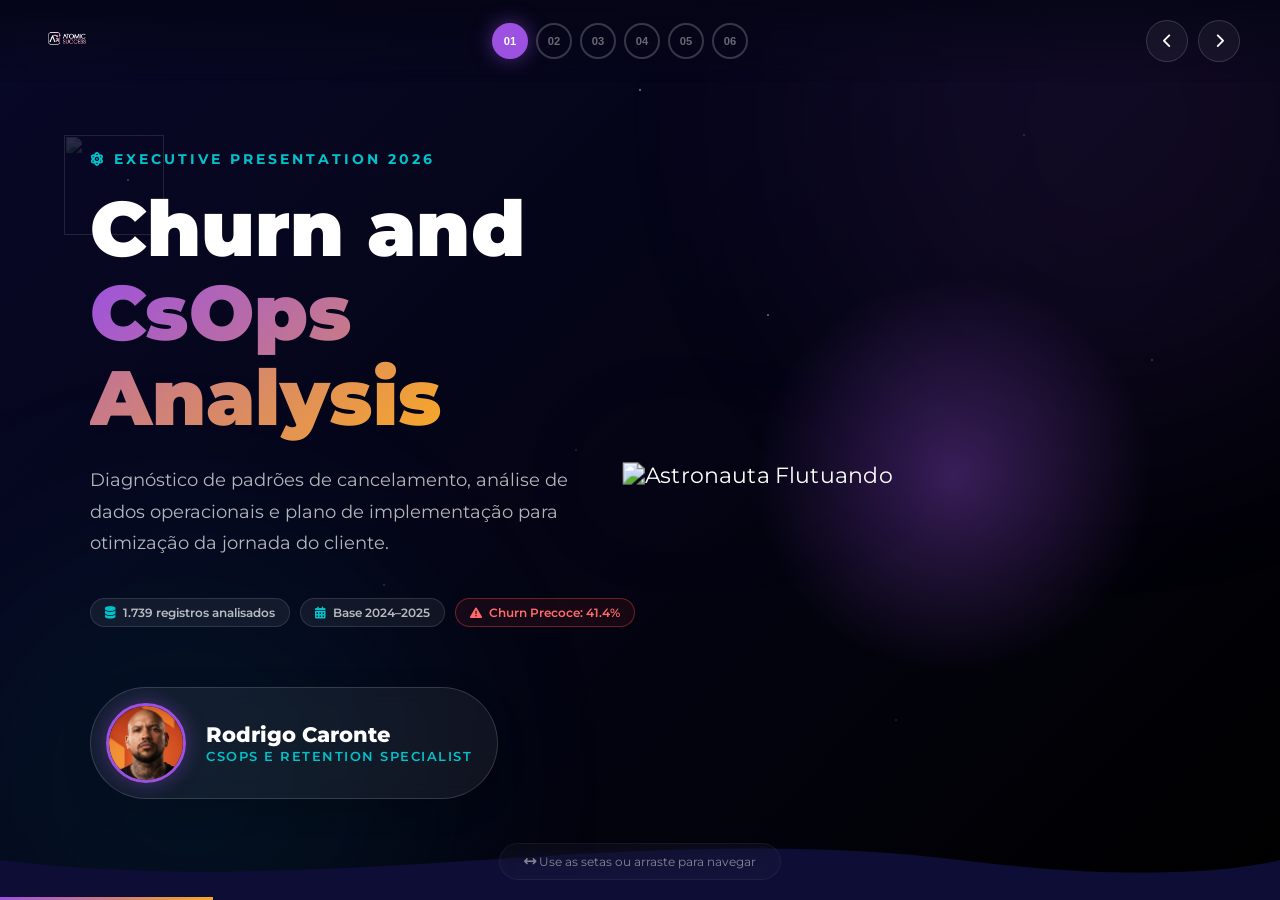
==== commit af7f6f8f: "Fix: image paths, rename files and update logo to Atomic Success" ====
--- a/index.html
+++ b/index.html
@@ -17,7 +17,7 @@
     <!-- Navigation Bar -->
     <nav id="mainNav">
         <div class="logo">
-            <img src="https://atomicgroup.com.br/wp-content/uploads/2024/12/Atomic-group-white.webp" alt="Atomic Group Logo">
+            <img src="logo_atomic_success.png" alt="Atomic Success Logo">
         </div>
         <div class="slide-indicators" id="slideIndicators">
             <button class="indicator active" data-slide="0"><span>01</span></button>
@@ -60,7 +60,7 @@
                             </div>
                             <div class="presenter-info prominent">
                                 <div class="presenter-photo rounded">
-                                    <img src="Rodrigo C.png" alt="Rodrigo Caronte">
+                                    <img src="rodrigo_c.png" alt="Rodrigo Caronte">
                                 </div>
                                 <div class="presenter-text">
                                     <span class="presenter-name">Rodrigo Caronte</span>
@@ -447,7 +447,7 @@
             </section>
 
             <!-- ═══════════════════════════════════════════════ -->
-            <!-- SLIDE 6 — Encerramento Minimalista -->
+            <!-- SLIDE 6 — Encerramento -->
             <!-- ═══════════════════════════════════════════════ -->
             <section class="slide slide-final" id="slide-5">
                 <div class="slide-bg-effects">
@@ -456,23 +456,34 @@
                     <img src="https://atomicgroup.com.br/wp-content/uploads/2024/12/modelo-lua-tridimensional-jpg.webp" class="floating-moon moon-xl pos-4 float-anim-slow">
                 </div>
                 <div class="slide-inner">
-                    <div class="center-layout" style="text-align: center;">
-                        <img src="ChatGPT Image 4 de mai. de 2026, 16_01_31.png" alt="Atomic Hero" style="max-width: 380px; margin: 0 auto 30px; filter: drop-shadow(0 20px 40px rgba(156,81,224,0.3)); transform: translateY(-10px); animation: float-anim-slow 8s ease-in-out infinite;">
-                        <h2>Muito <span class="gradient-text">Obrigado!</span></h2>
-                        <p class="hero-sub" style="margin-bottom: 40px;">Estamos à disposição para aprofundar o diagnóstico e alinhar os próximos passos da implementação.</p>
-                        
-                        <a href="https://wa.me/5585985689262" target="_blank" class="cta-wpp glass-white" style="display: inline-flex; align-items: center; justify-content: center; gap: 15px; background: rgba(255,255,255,0.05); padding: 15px 30px; border-radius: 50px; border: 1px solid rgba(255,255,255,0.1); transition: var(--smooth); color: #fff; text-decoration: none; margin: 0 auto;">
-                            <div class="cta-wpp-icon" style="font-size: 2rem; color: #25D366;">
-                                <i class="fab fa-whatsapp"></i>
-                            </div>
-                            <div class="cta-wpp-text" style="text-align: left;">
-                                <span class="cta-title" style="display: block; font-weight: 700; font-size: 1.1rem;">Falar com Consultor</span>
-                                <span class="cta-desc" style="display: block; font-size: 0.85rem; color: rgba(255,255,255,0.7);">+55 85 98568-9262</span>
-                            </div>
-                            <div class="cta-wpp-arrow" style="margin-left: 10px;">
-                                <i class="fas fa-arrow-right"></i>
-                            </div>
-                        </a>
+                    <div class="hero-layout cover-layout">
+                        <div class="hero-text">
+                            <p class="hero-tag">Conclusão</p>
+                            <h1>Obrigado pela <span class="gradient-text">Atenção!</span></h1>
+                            <p class="hero-sub">Espero que este diagnóstico tenha sido esclarecedor. Vamos transformar esses dados em uma máquina de retenção?</p>
+                            
+                            <div class="final-cta-wrap" style="margin-top: 30px;">
+                                <a href="https://wa.me/5585985689262" target="_blank" class="glass-white pill-cta" style="display: flex; align-items: center; gap: 15px; padding: 12px 25px; border-radius: 50px; text-decoration: none; width: fit-content; border: 1px solid rgba(255,255,255,0.1); margin-bottom: 30px;">
+                                    <div class="wa-icon-circ" style="background: #25D366; width: 32px; height: 32px; border-radius: 50%; display: flex; align-items: center; justify-content: center; color: #fff; font-size: 1.1rem;">
+                                        <i class="fab fa-whatsapp"></i>
+                                    </div>
+                                    <div class="wa-text-box">
+                                        <strong style="display: block; color: #0d0d35; font-size: 0.95rem;">Dúvidas ou Feedback?</strong>
+                                        <span style="color: #666; font-size: 0.8rem;">Fale diretamente comigo pelo WhatsApp</span>
+                                    </div>
+                                    <i class="fas fa-chevron-right" style="margin-left: 20px; color: #25D366; font-size: 0.8rem;"></i>
+                                </a>
+
+                                <div class="brand-card glass-dark" style="background: rgba(13,13,53,0.6); padding: 30px; border-radius: 20px; width: 320px; border: 1px solid rgba(255,255,255,0.05); display: flex; align-items: center; justify-content: center; flex-direction: column; gap: 10px;">
+                                    <img src="logo_atomic_success.png" alt="Atomic Success Logo" style="max-width: 180px; opacity: 0.9;">
+                                    <span style="color: #fff; font-size: 1.4rem; font-weight: 300; letter-spacing: 2px; text-transform: uppercase;">SUCCESS</span>
+                                </div>
+                            </div>
+                        </div>
+                        <div class="hero-visual">
+                            <div class="astro-glow"></div>
+                            <img src="https://atomicgroup.com.br/wp-content/uploads/2024/12/astronauta-refletindo-universo.webp" alt="Astronauta Refletindo" class="astro-img float-anim big-astro" style="max-width: 550px; filter: drop-shadow(0 20px 60px rgba(156,81,224,0.4));">
+                        </div>
                     </div>
                 </div>
             </section>
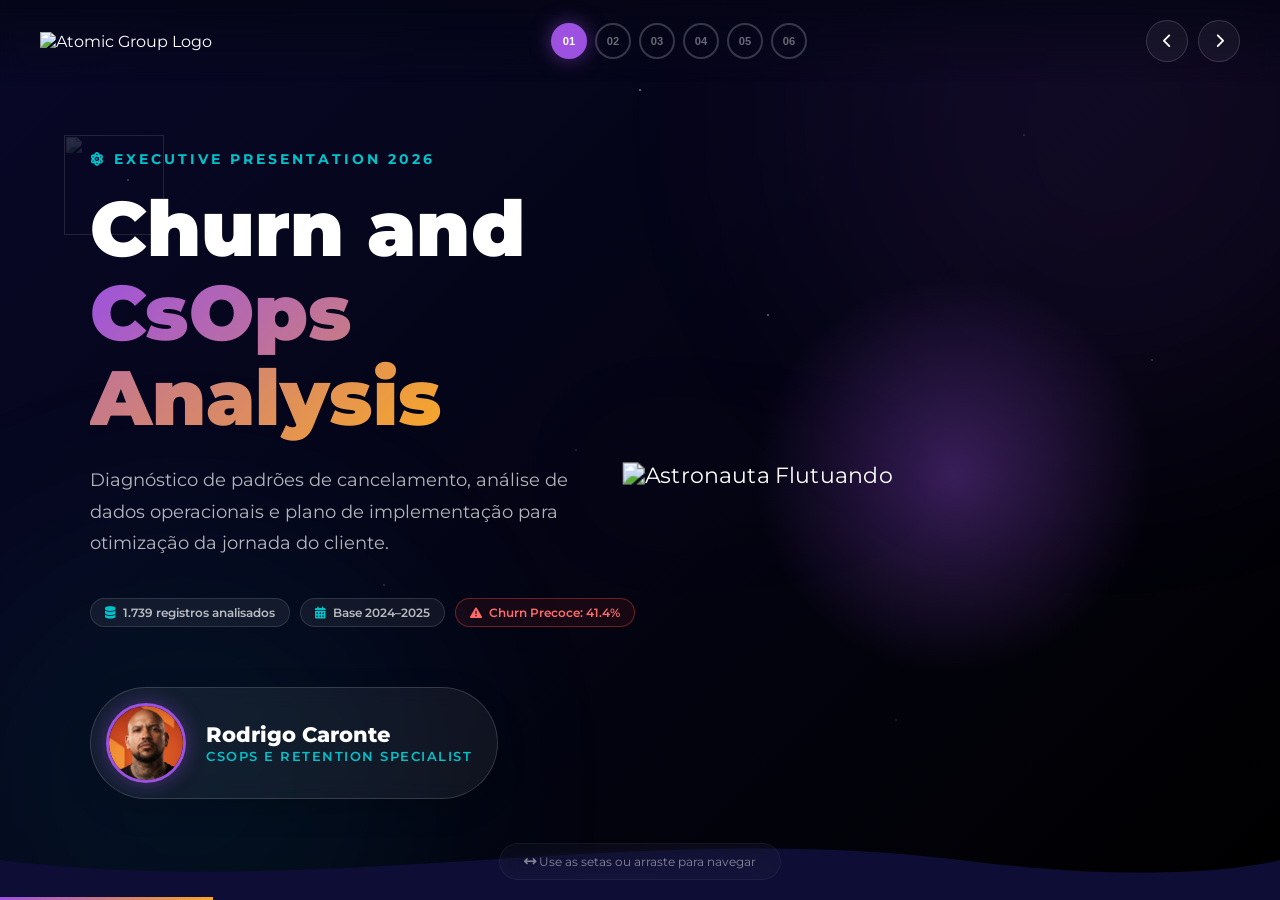
==== commit 8bc873ba: "Update: removed Atomic Success logo from header and enhanced it on final slide" ====
--- a/index.html
+++ b/index.html
@@ -17,7 +17,7 @@
     <!-- Navigation Bar -->
     <nav id="mainNav">
         <div class="logo">
-            <img src="logo_atomic_success.png" alt="Atomic Success Logo">
+            <img src="https://atomicgroup.com.br/wp-content/uploads/2024/12/Atomic-group-white.webp" alt="Atomic Group Logo">
         </div>
         <div class="slide-indicators" id="slideIndicators">
             <button class="indicator active" data-slide="0"><span>01</span></button>
@@ -474,9 +474,8 @@
                                     <i class="fas fa-chevron-right" style="margin-left: 20px; color: #25D366; font-size: 0.8rem;"></i>
                                 </a>
 
-                                <div class="brand-card glass-dark" style="background: rgba(13,13,53,0.6); padding: 30px; border-radius: 20px; width: 320px; border: 1px solid rgba(255,255,255,0.05); display: flex; align-items: center; justify-content: center; flex-direction: column; gap: 10px;">
-                                    <img src="logo_atomic_success.png" alt="Atomic Success Logo" style="max-width: 180px; opacity: 0.9;">
-                                    <span style="color: #fff; font-size: 1.4rem; font-weight: 300; letter-spacing: 2px; text-transform: uppercase;">SUCCESS</span>
+                                <div class="brand-card glass-dark" style="background: rgba(13,13,53,0.6); padding: 40px; border-radius: 30px; width: 450px; border: 1px solid rgba(255,255,255,0.05); display: flex; align-items: center; justify-content: center; flex-direction: column; gap: 0;">
+                                    <img src="logo_atomic_success.png" alt="Atomic Success Logo" style="max-width: 320px; width: 100%; opacity: 1; filter: drop-shadow(0 0 30px rgba(255,255,255,0.1));">
                                 </div>
                             </div>
                         </div>
